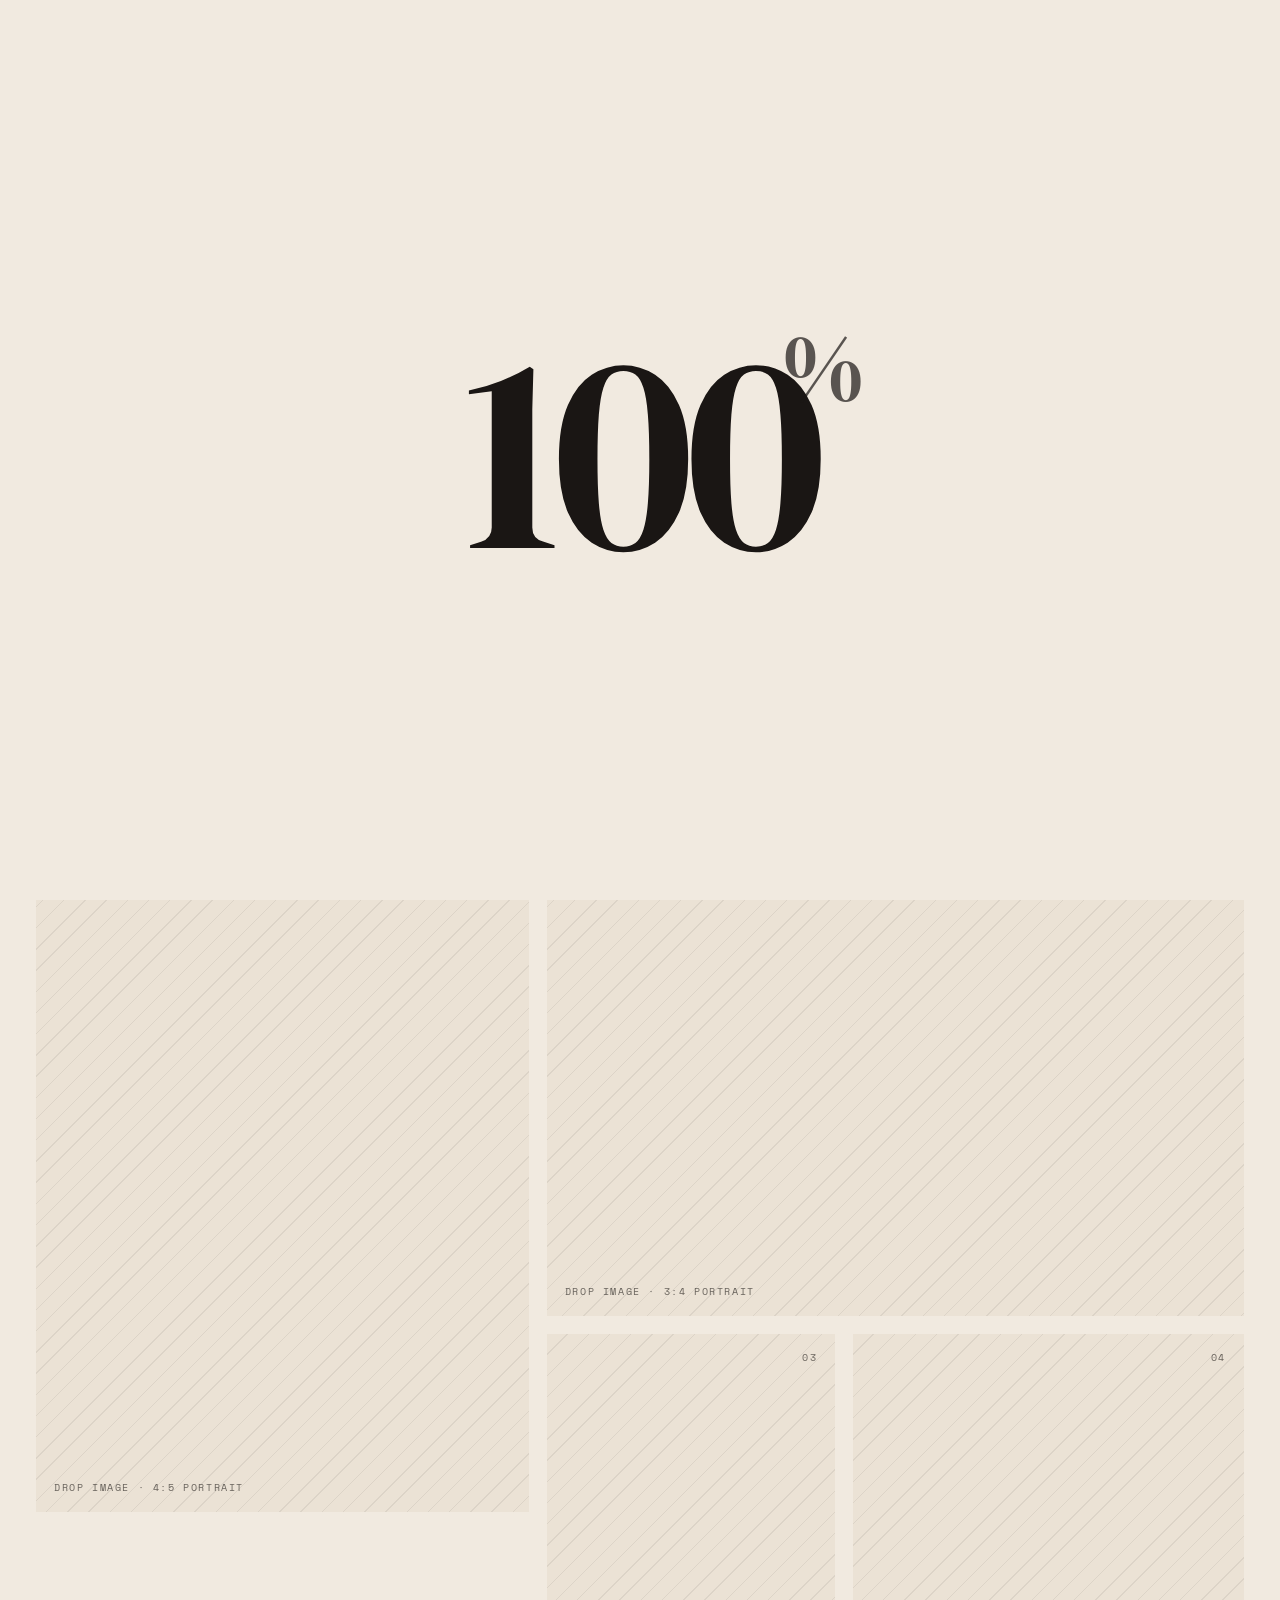
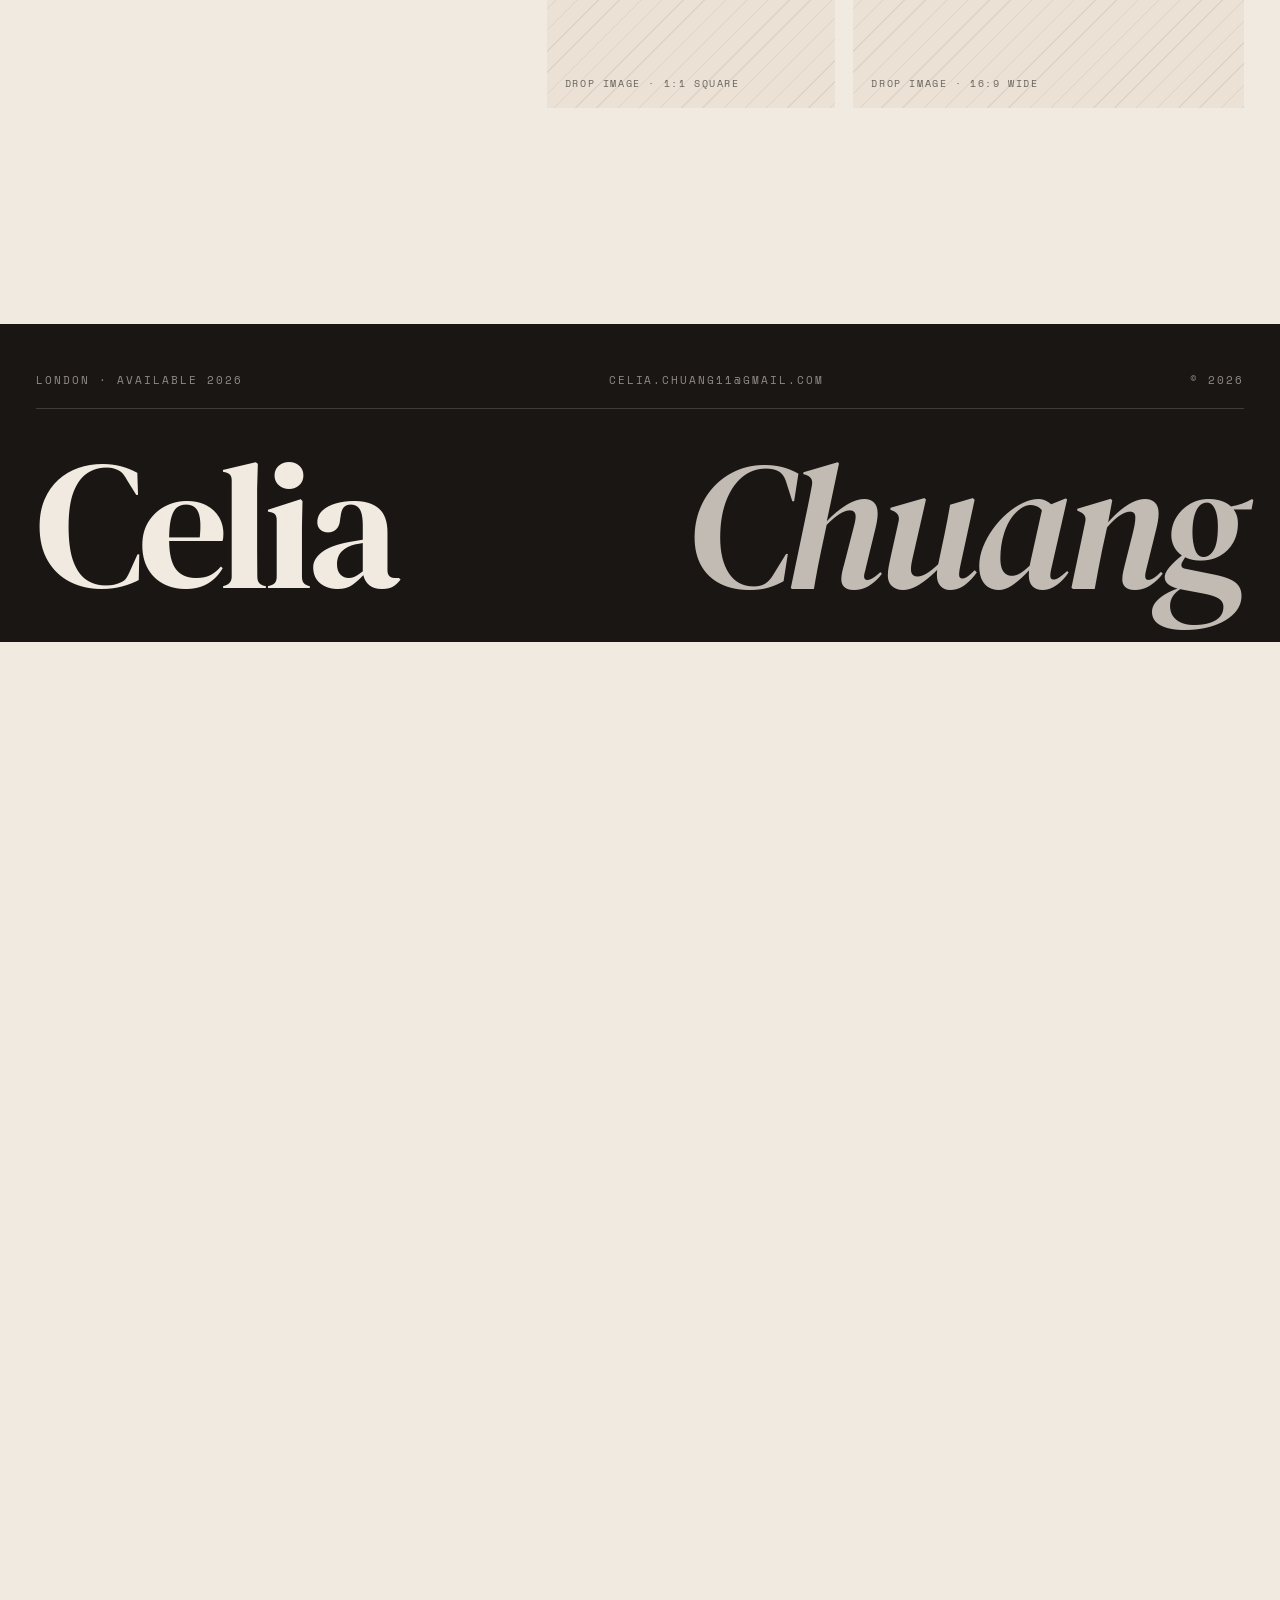
==== index.html @ dc42851f "Replace portfolio with Celia Chuang creative marketing design" ====
<!doctype html>
<html lang="en">
<head>
<meta charset="utf-8" />
<meta name="viewport" content="width=device-width,initial-scale=1" />
<title>Celia Chuang — Creative Marketing</title>
<link rel="preconnect" href="https://fonts.googleapis.com">
<link rel="preconnect" href="https://fonts.gstatic.com" crossorigin>
<link href="https://fonts.googleapis.com/css2?family=DM+Serif+Display:ital@0;1&family=Space+Mono:wght@400;700&display=swap" rel="stylesheet">
<style>
  :root{
    --bg:#f1eae0;
    --bg-soft:#ebe2d5;
    --line:rgba(26,22,20,0.18);
    --fg:#1a1614;             /* default = black mode */
    --fg-soft:rgba(26,22,20,0.62);
    --fg-faint:rgba(26,22,20,0.35);
    --ease:cubic-bezier(.7,.02,.18,1);
    --t-slow:900ms;
    --t-med:560ms;
    --t-fast:240ms;
  }
  /* ============ INTRO COUNTDOWN ============ */
  body.intro-locked{overflow:hidden}
  .intro{
    position:fixed;inset:0;z-index:200;background:var(--bg);color:var(--fg);
    transition:opacity 1s var(--ease), transform 1s var(--ease), clip-path 1.1s var(--ease);
    will-change:transform,opacity,clip-path;
    clip-path:inset(0 0 0 0);
  }
  .intro.out{
    pointer-events:none;
    clip-path:inset(0 0 100% 0);
    opacity:0.0;
  }
  .intro-center{position:absolute;inset:0;display:flex;align-items:center;justify-content:center}
  .intro-count{font-family:'DM Serif Display',serif;font-size:clamp(120px,22vw,360px);line-height:0.9;letter-spacing:-0.03em;color:var(--fg);font-feature-settings:"tnum";position:relative}
  .intro-count::after{
    content:"%";
    font-size:0.35em;
    position:absolute;top:0;right:-0.4em;
    opacity:0.7;
  }

  *{box-sizing:border-box;margin:0;padding:0}
  html[data-mode="dark"]{
    --bg:#1a1614;
    --bg-soft:#26211e;
    --line:rgba(241,234,224,0.18);
    --fg:#f1eae0;
    --fg-soft:rgba(241,234,224,0.62);
    --fg-faint:rgba(241,234,224,0.32);
  }
  html,body{background:var(--bg);color:var(--fg);transition:background var(--t-med) var(--ease), color var(--t-med) var(--ease)}
  body{
    font-family:'Space Mono',ui-monospace,monospace;
    font-size:13px;
    line-height:1.6;
    letter-spacing:0.01em;
    overflow-x:hidden;
    -webkit-font-smoothing:antialiased;
  }
  a{color:inherit;text-decoration:none}
  button{font:inherit;color:inherit;background:none;border:0;cursor:pointer}
  ::selection{background:var(--fg);color:var(--bg)}

  .serif{font-family:'DM Serif Display',serif;font-weight:400;letter-spacing:-0.01em;line-height:0.94}

  /* ============ FIXED CHROME ============ */
  .chrome{
    position:fixed;top:0;left:0;right:0;pointer-events:none;z-index:50;
    padding:28px 36px;
    display:flex;justify-content:space-between;align-items:center;gap:24px;
  }
  .chrome > *{pointer-events:auto}
  .mark{font-family:'DM Serif Display',serif;font-size:24px;letter-spacing:-0.01em;line-height:1}
  .mark a{display:inline-flex;align-items:center}
  .mark a:hover{font-style:italic;color:var(--fg-soft)}

  nav.primary{
    display:flex;gap:28px;align-items:center;
    font-size:11px;letter-spacing:0.18em;text-transform:uppercase;
  }
  nav.primary a{position:relative;padding:6px 2px;color:var(--fg-soft);transition:color var(--t-fast) var(--ease)}
  nav.primary a:hover{color:var(--fg)}
  nav.primary a.active{color:var(--fg)}
  nav.primary a.active::after{
    content:"";position:absolute;left:0;right:0;bottom:0;height:1px;background:var(--fg);
    animation:underline var(--t-med) var(--ease) both;
  }
  @keyframes underline{from{transform:scaleX(0);transform-origin:left}to{transform:scaleX(1);transform-origin:left}}

  .chrome-right{display:flex;align-items:center;gap:24px;font-size:11px;letter-spacing:0.18em;text-transform:uppercase}

  /* mode toggle (yan-liu inspired) */
  .mode-tog{
    width:38px;height:22px;border:1px solid var(--fg);border-radius:99px;
    position:relative;cursor:pointer;background:transparent;
    transition:background var(--t-med) var(--ease), border-color var(--t-med) var(--ease);
  }
  .mode-tog .knob{
    position:absolute;top:2px;left:2px;width:16px;height:16px;border-radius:99px;
    background:var(--fg);transition:transform var(--t-med) var(--ease), background var(--t-med) var(--ease);
  }
  html[data-mode="dark"] .mode-tog .knob{transform:translateX(16px)}
  .mode-tog::before,.mode-tog::after{
    content:"";position:absolute;top:50%;width:8px;height:8px;border-radius:99px;
    transform:translateY(-50%);transition:opacity var(--t-med) var(--ease);
  }
  .mode-tog::before{left:5px;background:transparent;border:1px solid var(--fg);opacity:0.5}
  .mode-tog::after{right:5px;background:transparent;border:1px solid var(--fg);box-shadow:inset -3px 0 0 var(--fg);opacity:0.5}

  /* ============ VIEW SHELL ============ */
  main{min-height:100vh;position:relative}
  .view{
    position:absolute;inset:0;width:100%;
    opacity:0;pointer-events:none;
    transform:translateY(14px);
    transition:opacity var(--t-med) var(--ease), transform var(--t-med) var(--ease);
  }
  .view.is-active{position:relative;opacity:1;transform:none;pointer-events:auto}

  /* ============ HOME ============ */
  .home{
    min-height:100vh;
    display:grid;grid-template-rows:1fr auto;
    padding:0 36px 36px;
  }
  .home-hero{
    display:grid;grid-template-columns:1fr 1fr;align-items:end;
    padding-top:140px;
    max-width:1500px;margin:0 auto;width:100%;
    min-height:78vh;
    gap:0;
  }
  .home-hero .left{align-self:start}
  .home-hero .right{align-self:end;text-align:right;margin-top:-0.08em}
  .home-eyebrow{
    font-size:11px;letter-spacing:0.24em;text-transform:uppercase;color:var(--fg-soft);
    display:flex;align-items:center;gap:14px;margin-bottom:36px;
  }
  .home-eyebrow .bar{width:48px;height:1px;background:var(--fg)}
  .home-name{
    font-size:clamp(72px,17vw,260px);
    letter-spacing:-0.03em;
  }
  .home-name.letter-slide {
    display: inline-flex;
    flex-wrap: wrap;
    line-height: 1;
  }
  .home-name.letter-slide span {
    display: inline-block;
    opacity: 0;
    transform: translateY(1.2em);
    animation: letterSlideUp 0.8s var(--ease) forwards;
  }
  .home-name.letter-slide span:nth-child(1) { animation-delay: 0s; }
  .home-name.letter-slide span:nth-child(2) { animation-delay: 0.08s; }
  .home-name.letter-slide span:nth-child(3) { animation-delay: 0.16s; }
  .home-name.letter-slide span:nth-child(4) { animation-delay: 0.24s; }
  .home-name.letter-slide span:nth-child(5) { animation-delay: 0.32s; }
  .home-name.letter-slide span:nth-child(6) { animation-delay: 0.4s; }
  .home-name.letter-slide span:nth-child(7) { animation-delay: 0.48s; }
  @keyframes letterSlideUp {
    from {
      opacity: 0;
      transform: translateY(1.2em);
    }
    to {
      opacity: 1;
      transform: translateY(0);
    }
  }
  .home-name.it{font-style:italic;color:var(--fg)}
  .home-sub{margin-top:32px;max-width:38ch;color:var(--fg-soft)}
  .home-cta{justify-self:end;display:flex;gap:14px}
  .btn{
    display:inline-flex;align-items:center;gap:10px;
    border:1px solid var(--fg);border-radius:99px;
    padding:14px 22px;font-size:11px;letter-spacing:0.2em;text-transform:uppercase;
    transition:background var(--t-fast) var(--ease), color var(--t-fast) var(--ease), border-color var(--t-med) var(--ease);
  }
  .btn:hover{background:var(--fg);color:var(--bg)}
  .btn .arrow{display:inline-block;transition:transform var(--t-fast) var(--ease)}
  .btn:hover .arrow{transform:translateX(4px)}
  /* Gallery (home) */
  .gallery{padding:60px 0 100px;max-width:1500px;margin:0 auto;width:100%}
  .gallery-head{
    display:flex;justify-content:space-between;align-items:baseline;margin-bottom:32px;font-size:11px;letter-spacing:0.18em;text-transform:uppercase;color:var(--fg-soft);
  }
  .gallery-head .label:first-child{font-family:'DM Serif Display',serif;font-size:clamp(40px,5vw,72px);letter-spacing:-0.01em;line-height:1;text-transform:none;color:var(--fg);margin-bottom:0}
  .gallery-grid{display:grid;grid-template-columns:repeat(12,1fr);grid-auto-rows:80px;gap:18px}
  .g-tile{position:relative;overflow:hidden;display:block;cursor:pointer}
  .g-tile img{width:100%;height:100%;object-fit:cover}
  .g-tile::after{content:"";position:absolute;inset:0;background:var(--fg);opacity:0;transition:opacity var(--t-med) var(--ease)}
  .g-tile:hover::after{opacity:0.04}
  .g-tile.g-1{grid-column:1 / span 5;grid-row:span 7}
  .g-tile.g-2{grid-column:6 / span 7;grid-row:span 5}
  .g-tile.g-3{grid-column:6 / span 3;grid-row:span 4}
  .g-tile.g-4{grid-column:9 / span 4;grid-row:span 4}
  @media (max-width:780px){
    .gallery-grid{grid-template-columns:1fr;grid-auto-rows:60vh}
    .g-tile.g-1,.g-tile.g-2,.g-tile.g-3,.g-tile.g-4{grid-column:1 / -1;grid-row:span 1}
  }

  /* ============ WORK ============ */
  .work{padding:120px 36px 100px;max-width:100%;margin:0}
  .section-head{display:flex;justify-content:space-between;align-items:baseline;margin-bottom:60px;max-width:1400px;margin-left:auto;margin-right:auto}
  .section-head h2{font-size:clamp(40px,5vw,72px);text-transform:none;flex:1}
  .section-head .meta{font-size:11px;letter-spacing:0.18em;color:var(--fg-soft)}

  .work-stack{display:grid;grid-template-columns:repeat(2,1fr);gap:24px;max-width:1400px;margin:0 auto}
  .work-card{position:relative;display:block;cursor:pointer;aspect-ratio:3/4;overflow:hidden;background:var(--bg-soft)}
  .work-card .frame{position:relative;width:100%;height:100%;overflow:hidden}
  .work-card .frame .inner{position:absolute;inset:0;transition:transform 1.2s var(--ease);will-change:transform}
  .work-card:hover .frame .inner{transform:scale(1.05)}
  .work-card .overlay{
    position:absolute;inset:0;background:rgba(26,22,20,0.88);opacity:0;z-index:2;
    transition:opacity var(--t-med) var(--ease);display:flex;flex-direction:column;justify-content:flex-end;padding:28px;
  }
  html[data-mode="dark"] .work-card .overlay{background:rgba(241,234,224,0.88)}
  .work-card:hover .overlay{opacity:1}
  .work-card .overlay .title{
    font-family:'DM Serif Display',serif;font-size:clamp(22px,3.2vw,48px);line-height:1.05;letter-spacing:-0.01em;
    color:var(--bg);margin-bottom:12px;
  }
  html[data-mode="dark"] .work-card .overlay .title{color:var(--bg-soft)}
  .work-card .overlay .cat{
    font-size:10px;letter-spacing:0.16em;text-transform:uppercase;
    color:rgba(var(--bg),0.65);
  }
  @media (max-width:900px){
    .work-stack{grid-template-columns:1fr}
  }

  /* cursor preview */  /* cursor preview */
  .preview{
    position:fixed;pointer-events:none;z-index:30;
    width:340px;height:440px;
    transform:translate(-50%,-50%) scale(0.9);
    opacity:0;transition:opacity var(--t-fast) var(--ease), transform var(--t-fast) var(--ease);
    overflow:hidden;
  }
  .preview.show{opacity:1;transform:translate(-50%,-50%) scale(1)}
  .preview .slot{width:100%;height:100%;background:var(--bg-soft);position:relative}

  /* ============ PROJECT ============ */
  .project{padding:120px 36px 80px;max-width:1500px;margin:0 auto}
  .pj-back{display:none}
  .pj-head{display:grid;grid-template-columns:1fr auto;gap:48px;align-items:end;border-bottom:1px solid var(--line);padding-bottom:32px;margin-bottom:0}
  .pj-head .num{font-size:11px;letter-spacing:0.22em;text-transform:uppercase;color:var(--fg-soft);margin-bottom:18px}
  .pj-title{font-size:clamp(56px,11vw,180px);letter-spacing:-0.025em}
  .pj-meta{display:grid;grid-template-columns:auto auto;gap:14px 48px;font-size:11px;letter-spacing:0.16em;text-transform:uppercase}
  .pj-meta dt{color:var(--fg-soft)}
  .pj-meta dd{color:var(--fg)}

  .pj-hero{
    margin-top:48px;height:72vh;min-height:520px;
    background:var(--bg-soft);position:relative;overflow:hidden;
  }

  .pj-section{padding:80px 0;display:grid;grid-template-columns:1fr 1fr;gap:48px}
  .pj-section .label{font-size:11px;letter-spacing:0.22em;text-transform:uppercase;color:var(--fg-soft);margin-bottom:18px}
  .pj-section h3{font-family:'DM Serif Display',serif;font-size:clamp(28px,3.2vw,48px);line-height:1.05;letter-spacing:-0.01em;max-width:18ch}
  .pj-section .body{font-size:13px;line-height:1.85;color:var(--fg-soft);max-width:46ch}
  .pj-section .body p+p{margin-top:1em}

  .pj-grid{display:grid;gap:24px;margin:24px 0}
  .pj-grid.g-2{grid-template-columns:1fr 1fr}
  .pj-grid.g-12{grid-template-columns:1fr 2fr}
  .pj-grid.g-21{grid-template-columns:2fr 1fr}
  .pj-tile{background:var(--bg-soft);position:relative;overflow:hidden}
  .pj-tile.h-sm{height:48vh;min-height:380px}
  .pj-tile.h-md{height:64vh;min-height:480px}
  .pj-tile.h-lg{height:84vh;min-height:600px}

  .pj-quote{padding:120px 0;text-align:center;border-top:1px solid var(--line);border-bottom:1px solid var(--line)}
  .pj-quote q{font-family:'DM Serif Display',serif;font-size:clamp(32px,4.4vw,68px);line-height:1.1;letter-spacing:-0.01em;display:block;max-width:18ch;margin:0 auto;quotes:none}
  .pj-quote q::before,.pj-quote q::after{content:""}
  .pj-quote .by{font-size:11px;letter-spacing:0.22em;text-transform:uppercase;color:var(--fg-soft);margin-top:32px;display:block}

  .pj-next{display:grid;grid-template-columns:auto 1fr auto;gap:32px;align-items:end;padding:80px 0 0;border-top:1px solid var(--line);margin-top:48px}
  .pj-next .label{font-size:11px;letter-spacing:0.22em;text-transform:uppercase;color:var(--fg-soft)}
  .pj-next a{font-family:'DM Serif Display',serif;font-size:clamp(40px,7vw,120px);line-height:1;letter-spacing:-0.02em}
  .pj-next a:hover{font-style:italic;color:var(--fg-soft)}
  .pj-next .arr{font-size:24px}

  /* reveal on scroll */
  .reveal{opacity:0;transform:translateY(28px) scale(0.992);filter:blur(4px);transition:opacity var(--t-slow) var(--ease), transform var(--t-slow) var(--ease), filter var(--t-slow) var(--ease)}
  .reveal.in{opacity:1;transform:none;filter:none}

  /* ============ ABOUT ============ */
  .about{padding:140px 36px 80px;max-width:1500px;margin:0 auto}
  .ab-hero{display:grid;grid-template-columns:1fr 1fr;gap:64px;align-items:end;margin-bottom:80px}
  .ab-hero h1{font-size:clamp(56px,9vw,160px);letter-spacing:-0.025em}
  .ab-hero .lede{font-size:14px;line-height:1.7;color:var(--fg);max-width:42ch}
  .ab-hero .lede em{font-family:'DM Serif Display',serif;font-style:italic;font-size:1.15em}

  .ab-portrait{height:88vh;min-height:640px;background:var(--bg-soft);position:relative;overflow:hidden;margin-bottom:80px}

  .ab-section{display:grid;grid-template-columns:280px 1fr;gap:48px;padding:60px 0;border-top:1px solid var(--line)}
  .ab-section .label{font-size:11px;letter-spacing:0.22em;text-transform:uppercase;color:var(--fg-soft)}
  .ab-section h3{font-family:'DM Serif Display',serif;font-size:clamp(24px,2.4vw,36px);line-height:1.2;margin-bottom:18px;letter-spacing:-0.01em}
  .ab-section p{font-size:14px;line-height:1.85;color:var(--fg-soft);max-width:62ch}
  .ab-section p+p{margin-top:1em}
  .ab-list{display:grid;grid-template-columns:1fr 1fr;gap:8px 32px}
  .ab-list .row{display:grid;grid-template-columns:80px 1fr;gap:18px;padding:14px 0;border-bottom:1px solid var(--line);font-size:12px;letter-spacing:0.04em}
  .ab-list .row .yr{color:var(--fg-soft)}
  .ab-list .row .what{color:var(--fg)}

  /* ============ CONTACT ============ */
  .contact{min-height:100vh;display:flex;align-items:center;justify-content:center;padding:140px 36px 80px;text-align:center;position:relative}
  .contact .label{font-size:11px;letter-spacing:0.24em;text-transform:uppercase;color:var(--fg-soft);margin-bottom:32px}
  .contact h1{font-size:clamp(40px,6vw,96px);letter-spacing:-0.02em;line-height:1.05;max-width:14ch;margin:0 auto 48px}
  .contact h1 em{font-style:italic;color:var(--fg-soft)}
  .contact .mail{
    font-family:'DM Serif Display',serif;
    font-size:clamp(36px,7vw,108px);
    letter-spacing:-0.02em;
    display:inline-block;position:relative;line-height:1;
  }
  .contact .mail::after{content:"";position:absolute;left:0;right:0;bottom:6%;height:2px;background:var(--fg);transform:scaleX(0);transform-origin:left;transition:transform var(--t-med) var(--ease)}
  .contact .mail:hover::after{transform:scaleX(1)}
  .contact .mail:hover{font-style:italic}
  .contact .also{margin-top:64px;display:flex;gap:32px;justify-content:center;font-size:11px;letter-spacing:0.18em;text-transform:uppercase}
  .contact .also a{color:var(--fg-soft)}
  .contact .also a:hover{color:var(--fg)}

  /* footer */
  footer.foot{
    background:#1a1614;color:#f1eae0;
    margin:80px 0 0;padding:48px 36px 36px;
    position:relative;overflow:hidden;
  }
  footer.foot .foot-meta{
    display:flex;justify-content:space-between;font-size:11px;letter-spacing:0.18em;text-transform:uppercase;
    color:rgba(241,234,224,0.55);padding-bottom:18px;border-bottom:1px solid rgba(241,234,224,0.18);
  }
  footer.foot .foot-meta a:hover{color:#f1eae0}
  footer.foot .foot-name{
    font-family:'DM Serif Display',serif;
    font-size:clamp(60px,14vw,200px);
    line-height:0.9;letter-spacing:-0.035em;
    padding:36px 0 0;display:flex;justify-content:space-between;align-items:end;
    white-space:nowrap;gap:1em;
  }
  footer.foot .foot-name .it{font-style:italic;color:rgba(241,234,224,0.78)}

  /* placeholder texture */
  .ph{
    --c: rgba(26,22,20,0.07);
    background-color:var(--bg-soft);
    background-image:
      repeating-linear-gradient(135deg, transparent 0 14px, var(--c) 14px 15px);
    color:var(--fg-faint);
  }
  html[data-theme="red"] .ph{--c:rgba(163,29,34,0.10)}
  .ph .ph-tag{
    position:absolute;left:18px;bottom:16px;
    font-family:'Space Mono',monospace;font-size:10px;letter-spacing:0.16em;text-transform:uppercase;
    color:var(--fg-soft);
  }
  .ph .ph-num{
    position:absolute;right:18px;top:16px;
    font-family:'Space Mono',monospace;font-size:10px;letter-spacing:0.16em;color:var(--fg-soft);
  }

  /* small screens */
  @media (max-width:780px){
    .chrome{padding:18px 18px;grid-template-columns:1fr auto;}
    nav.primary{display:none}
    .home{padding:0 18px 18px}
    .home-sub{grid-template-columns:1fr;gap:24px}
    .home-cta{justify-self:start}
    .home-foot{grid-template-columns:1fr}
    .home-foot .center,.home-foot .right{text-align:left}
    .work,.project,.about,.contact{padding-left:18px;padding-right:18px}
    .work-row{grid-template-columns:32px 1fr auto;gap:14px}
    .work-row .cat,.work-row .yr{display:none}
    .section-head{grid-template-columns:1fr;gap:14px}
    .pj-head{grid-template-columns:1fr}
    .pj-section{grid-template-columns:1fr;gap:18px}
    .pj-grid.g-2,.pj-grid.g-12,.pj-grid.g-21{grid-template-columns:1fr}
    .ab-hero{grid-template-columns:1fr;gap:32px}
    .ab-section{grid-template-columns:1fr;gap:18px}
    .ab-list{grid-template-columns:1fr}
    .preview{display:none}
    footer.foot{grid-template-columns:1fr;text-align:left}
    footer.foot .center,footer.foot .right{text-align:left}
  }
</style>
<template id="__bundler_thumbnail" data-bg-color="#f1eae0">
  <svg viewBox="0 0 1200 800" xmlns="http://www.w3.org/2000/svg">
    <rect width="1200" height="800" fill="#f1eae0"/>
    <text x="600" y="350" font-family="DM Serif Display, serif" font-size="240" letter-spacing="-8" text-anchor="middle" fill="#1a1614">CC</text>
    <text x="600" y="450" font-family="Space Mono, monospace" font-size="24" letter-spacing="3" text-anchor="middle" fill="#1a1614" opacity="0.6">CREATIVE PORTFOLIO</text>
  </svg>
</template>
</head>
<body>

<!-- Fixed top chrome -->
<div class="chrome" data-screen-label="Chrome">
  <div class="mark"><a href="#/" aria-label="Home">Celia.C</a></div>
  <div class="chrome-right">
    <nav class="primary" id="nav">
      <a href="#/work" data-route="work">Work</a>
      <a href="#/about" data-route="about">About</a>

    </nav>
    <button class="mode-tog" id="modeTog" aria-label="Toggle light / dark mode"><span class="knob"></span></button>
  </div>
</div>

<!-- Intro / countdown overlay -->
<div class="intro" id="intro" aria-hidden="false">
  <div class="intro-center">
    <span class="intro-count" id="introCount">000</span>
  </div>
</div>

<!-- Hover preview thumb (work list) -->
<div class="preview" id="preview" aria-hidden="true">
  <div class="slot ph" id="previewSlot"><span class="ph-tag" id="previewTag">project image</span></div>
</div>

<main id="main">

  <!-- ============ HOME ============ -->
  <section class="view home" data-view="home" data-screen-label="01 Home">
    <div class="home-hero">
      <div class="left">
        <h1 class="serif home-name">Celia</h1>
        <p class="home-sub">Creative entry-level marketing professional based in London. Working at the intersection of brand, retail and editorial — building stories that make objects feel inevitable.</p>
      </div>
      <div class="right">
        <h1 class="serif home-name it" style="padding: 0px">Chuang</h1>
      </div>
    </div>

    <section class="gallery" data-screen-label="Gallery">
      <div class="gallery-head">
        <span class="label" style="font-size: 50px">Gallery</span>
        <span class="label muted">
</span>
      </div>
      <div class="gallery-grid">
        <a href="#/project/henig-diamonds" class="g-tile g-1 ph reveal"><span class="ph-num">01</span><span class="ph-tag">drop image · 4:5 portrait</span></a>
        <a href="#/project/loewe-selfridges" class="g-tile g-2 ph reveal"><span class="ph-num">02</span><span class="ph-tag">drop image · 3:4 portrait</span></a>
        <a href="#/project/par-excellence" class="g-tile g-3 ph reveal"><span class="ph-num">03</span><span class="ph-tag">drop image · 1:1 square</span></a>
        <a href="#/project/sindiso-khumalo" class="g-tile g-4 ph reveal"><span class="ph-num">04</span><span class="ph-tag">drop image · 16:9 wide</span></a>
      </div>
    </section>
  </section>

  <!-- ============ WORK ============ -->
  <section class="view work" data-view="work" data-screen-label="02 Work">
    <div class="section-head">
      <div class="label">Index — 05</div>
      <h2 class="serif" style="font-size: 100px">Work</h2>
      <div class="meta">2023 — 2025</div>
    </div>

    <div class="work-stack" id="workList">
      <!-- cards injected by JS so project page <-> list stays in sync -->
    </div>
  </section>

  <!-- ============ PROJECT (template - filled by JS) ============ -->
  <section class="view project" data-view="project" data-screen-label="03 Project">


    <div class="pj-head">
      <div>
        <div class="num" id="pjNum">Project — 01 / 05</div>
        <h1 class="serif pj-title" id="pjTitle">Project Title</h1>
      </div>
      <dl class="pj-meta" id="pjMeta"></dl>
    </div>

    <div class="pj-hero ph reveal" id="pjHero">
      <span class="ph-num">01</span>
      <span class="ph-tag" id="pjHeroTag">hero image</span>
    </div>

    <div class="pj-section reveal">
      <div>
        <div class="label">Overview</div>
        <h3 id="pjSubtitle">A short, evocative subtitle for this project.</h3>
      </div>
      <div class="body" id="pjOverview"></div>
    </div>

    <div class="pj-grid g-2 reveal">
      <div class="pj-tile h-md ph"><span class="ph-num">02</span><span class="ph-tag">campaign still</span></div>
      <div class="pj-tile h-md ph"><span class="ph-num">03</span><span class="ph-tag">detail / texture</span></div>
    </div>

    <div class="pj-grid g-12 reveal">
      <div class="pj-tile h-sm ph"><span class="ph-num">04</span><span class="ph-tag">type lockup</span></div>
      <div class="pj-tile h-md ph"><span class="ph-num">05</span><span class="ph-tag">in-store / window</span></div>
    </div>

    <div class="pj-section reveal">
      <div>
        <div class="label">Approach</div>
        <h3>The thinking behind the work.</h3>
      </div>
      <div class="body" id="pjApproach"></div>
    </div>

    <div class="pj-tile h-lg ph reveal" style="margin:24px 0">
      <span class="ph-num">06</span><span class="ph-tag">full-bleed editorial</span>
    </div>

    <div class="pj-grid g-21 reveal">
      <div class="pj-tile h-md ph"><span class="ph-num">07</span><span class="ph-tag">collateral spread</span></div>
      <div class="pj-tile h-sm ph"><span class="ph-num">08</span><span class="ph-tag">behind the scenes</span></div>
    </div>

    <div class="pj-quote reveal">
      <q id="pjQuote">A pop-up should feel like a chapter, not a transaction — inviting, considered, and impossible to walk past.</q>
      <span class="by">— working note</span>
    </div>

    <div class="pj-next">
      <div class="label">Next</div>
      <a id="pjNext" href="#/project/jeunesse">Jeunesse</a>
      <span class="arr">↗</span>
    </div>
  </section>

  <!-- ============ ABOUT ============ -->
  <section class="view about" data-view="about" data-screen-label="04 About">
    <div class="ab-hero">
      <h1 class="serif">A note <em style="font-style:italic;color:var(--fg-soft)">on me</em>.</h1>
      <p class="lede">I'm Celia — a creative marketer learning by doing, currently based in <em>London</em>. I gravitate toward brands where the product, the story and the room it lives in are all asked to do the same heavy lifting.</p>
    </div>

    <div class="ab-portrait ph">
      <span class="ph-num">PORTRAIT</span>
      <span class="ph-tag">drop a 3:4 portrait here · approx. 1200 × 1600</span>
    </div>

    <div class="ab-section">
      <div class="label">01 — Practice</div>
      <div>
        <h3>Marketing as composition.</h3>
        <p>I think of campaigns the way an editor thinks of a magazine: a sequence of pages, each pulling its weight, each leaving a residue. My favourite briefs are the ones that ask for clarity first and cleverness second.</p>
        <p>Most recently I've been working across luxury retail, jewellery and emerging fashion — translating brand worlds into windows, pop-ups and the small printed things people pocket on the way out.</p>
      </div>
    </div>

    <div class="ab-section">
      <div class="label">02 — Currently</div>
      <div>
        <h3>What I'm into right now.</h3>
        <p>Reading: trade press from the 1960s. Watching: how independent designers handle their own retail moments. Thinking about: the difference between a brand that has a tone and a brand that has a temperature.</p>
      </div>
    </div>

    <div class="ab-section">
      <div class="label">03 — Selected</div>
      <div class="ab-list">
        <div class="row"><span class="yr">2025</span><span class="what">Loewe × Selfridges — Pop-up</span></div>
        <div class="row"><span class="yr">2025</span><span class="what">Henig Diamonds — Brand</span></div>
        <div class="row"><span class="yr">2024</span><span class="what">Par Excellence — Editorial</span></div>
        <div class="row"><span class="yr">2024</span><span class="what">Sindiso Khumalo — Campaign</span></div>
        <div class="row"><span class="yr">2023</span><span class="what">JEUNESSE — Identity</span></div>
        <div class="row"><span class="yr">—</span><span class="what">Available for select 2026 work</span></div>
      </div>
    </div>

    <div class="ab-section">
      <div class="label">04 — Contact</div>
      <div>
        <h3>The fastest way to reach me is email.</h3>
        <p>For commissioned work, collaborations or a quiet hello — <a href="mailto:celia.chuang11@gmail.com" style="border-bottom:1px solid var(--fg)">celia.chuang11@gmail.com</a>. I reply within a couple of working days.</p>
      </div>
    </div>
  </section>



</main>

<footer class="foot">
  <div class="foot-meta">
    <span>London · Available 2026</span>
    <a href="mailto:celia.chuang11@gmail.com">celia.chuang11@gmail.com</a>
    <span>© 2026</span>
  </div>
  <div class="foot-name"><span>Celia</span><span class="it">Chuang</span></div>
</footer>

<script>
/* ======== DATA ======== */
const PROJECTS = [
  {
    slug:'henig-diamonds',
    title:'Henig Diamonds',
    cat:'Brand · Retail',
    year:'2025',
    role:'Marketing Lead',
    type:'Independent jewellery house',
    location:'Mayfair, London',
    subtitle:'A quieter language for a 100-year-old jeweller, rebuilt for a generation that finds heritage on a phone.',
    overview:[
      'Henig is a fourth-generation diamond house. The work was about translating a century of cabinet-and-key trust into a digital surface that didn\'t lose the room.',
      'We rebuilt the brand voice around a single idea: every stone is already a story. The client\'s job is not to add to it — only to set it down carefully.'
    ],
    approach:[
      'Long-form campaign captions, hand-set in DM-Serif italics; product photography pulled to high contrast; and a slow, almost reverential cadence across socials. Less is the strategy.'
    ],
    quote:'A diamond is the only object that asks to be looked at twice.',
    nextSlug:'jeunesse'
  },
  {
    slug:'jeunesse',
    title:'Jeunesse',
    cat:'Identity · Editorial',
    year:'2024',
    role:'Brand & Marketing',
    type:'Skincare for the in-between years',
    location:'Paris / London',
    subtitle:'A skincare line that treats youth as a tense, not a category — and packaging that reads like a love letter to soft mornings.',
    overview:[
      'Jeunesse launched into a market obsessed with anti-anything. We argued for a different shelf: products that meet skin where it is, photographed in window-light, written about in second person.',
      'The identity sits on two typefaces and one warm white — a system small enough to be carried by anyone on the team without dilution.'
    ],
    approach:[
      'Each SKU got a one-page editorial — half product spec, half short story. The pages collect into a quarterly print mailer that customers actually keep.'
    ],
    quote:'Youth is a tense, not a category.',
    nextSlug:'par-excellence'
  },
  {
    slug:'par-excellence',
    title:'Par Excellence',
    cat:'Editorial · Campaign',
    year:'2024',
    role:'Creative Lead',
    type:'Capsule editorial',
    location:'London',
    subtitle:'A six-page capsule for an emerging atelier, built around the small rituals of dressing for nothing in particular.',
    overview:[
      'Par Excellence wanted a campaign without a campaign\'s usual machinery. We treated it as an editorial project: a stylist, a writer, a photographer, a single weekend, one studio.',
      'The result is a folded broadsheet that lives in stockists, plus a digital spread that reads as one long scroll instead of a carousel.'
    ],
    approach:[
      'Set the writing first; let the images answer it. Captions in Space Mono so the page never lets you forget it\'s a working document.'
    ],
    quote:'Dress for nothing in particular. The day will catch up.',
    nextSlug:'loewe-selfridges'
  },
  {
    slug:'loewe-selfridges',
    title:'Loewe × Selfridges',
    cat:'Retail · Pop-up',
    year:'2025',
    role:'Retail Marketing Asst.',
    type:'In-store activation',
    location:'Selfridges, London',
    subtitle:'A two-week pop-up built around a single thesis: a window should feel like a chapter, not a transaction.',
    overview:[
      'The activation lived in a corner of the corner ground floor. Constraints: small footprint, large foot-traffic, very particular brand world.',
      'We treated the room as an editorial spread — a single object held against a single coloured wall, captioned as if for a museum, mirrored by an in-app guide.'
    ],
    approach:[
      'Print-first thinking, executed retail-first. The take-home was a folded card the size of a passport, designed to be kept.'
    ],
    quote:'A pop-up should feel like a chapter, not a transaction.',
    nextSlug:'sindiso-khumalo'
  },
  {
    slug:'sindiso-khumalo',
    title:'Sindiso Khumalo',
    cat:'Campaign · Brand',
    year:'2024',
    role:'Brand Marketing',
    type:'SS25 campaign launch',
    location:'London / Cape Town',
    subtitle:'A seasonal launch told as a postcard exchange between two cities — print-led, digital-second, deliberately unhurried.',
    overview:[
      'Sindiso\'s practice is rooted in research: archives, textiles, women\'s histories. The campaign work needed to honour that without lecturing.',
      'We built a slow-release campaign — one image, one short piece of writing, every Sunday for six weeks. The brand grew its mailing list by 38% without a single discount line.'
    ],
    approach:[
      'A six-week newsletter as the campaign\'s spine. Social was supplementary. The press release came last, not first.'
    ],
    quote:'The archive is a place you visit slowly, on purpose.',
    nextSlug:'henig-diamonds'
  }
];

/* ======== WORK LIST ======== */
const workList = document.getElementById('workList');
PROJECTS.forEach((p, i) => {
  const card = document.createElement('a');
  card.className = 'work-card';
  card.href = '#/project/' + p.slug;
  card.dataset.slug = p.slug;
  card.innerHTML = '<div class="frame ph"><div class="inner ph"></div><span class="ph-num">' + String(i+1).padStart(2,'0') + '</span><span class="ph-tag">' + p.title.toLowerCase() + ' · cover</span></div><div class="overlay"><div class="title serif">' + p.title + '</div><span class="cat">' + p.cat + '</span></div>';
  workList.appendChild(card);
});

/* ======== HOVER PREVIEW ======== */
const preview = document.getElementById('preview');
const previewTag = document.getElementById('previewTag');
let pvX = innerWidth/2, pvY = innerHeight/2, tx = pvX, ty = pvY;
addEventListener('mousemove', e => { tx = e.clientX; ty = e.clientY; });
function tick(){
  pvX += (tx - pvX) * 0.18;
  pvY += (ty - pvY) * 0.18;
  preview.style.left = pvX + 'px';
  preview.style.top  = pvY + 'px';
  requestAnimationFrame(tick);
}
tick();

// (preview retained but unused on new card layout)
preview.style.display = 'none';

/* ======== ROUTING ======== */
const views = document.querySelectorAll('.view');
const navLinks = document.querySelectorAll('nav.primary a');

function setView(name){
  views.forEach(v => v.classList.toggle('is-active', v.dataset.view === name));
  navLinks.forEach(a => a.classList.toggle('active', a.dataset.route === name));
  window.scrollTo({top:0, behavior:'instant'});
  // re-init reveals for the new view
  setTimeout(initReveals, 30);
}

function fillProject(slug){
  const idx = PROJECTS.findIndex(p=>p.slug===slug);
  if(idx < 0) return false;
  const p = PROJECTS[idx];
  document.getElementById('pjNum').textContent = `Project — ${String(idx+1).padStart(2,'0')} / ${String(PROJECTS.length).padStart(2,'0')}`;
  document.getElementById('pjTitle').textContent = p.title;
  document.getElementById('pjSubtitle').textContent = p.subtitle;
  document.getElementById('pjHeroTag').textContent = `${p.title.toLowerCase()} · hero image`;
  document.getElementById('pjQuote').textContent = p.quote;

  const meta = document.getElementById('pjMeta');
  meta.innerHTML = `
    <dt>Role</dt><dd>${p.role}</dd>
    <dt>Type</dt><dd>${p.type}</dd>
    <dt>Year</dt><dd>${p.year}</dd>
    <dt>Place</dt><dd>${p.location}</dd>
  `;
  document.getElementById('pjOverview').innerHTML = p.overview.map(t=>`<p>${t}</p>`).join('');
  document.getElementById('pjApproach').innerHTML = p.approach.map(t=>`<p>${t}</p>`).join('');
  const next = PROJECTS.find(x=>x.slug===p.nextSlug) || PROJECTS[0];
  const nextLink = document.getElementById('pjNext');
  nextLink.textContent = next.title;
  nextLink.href = `#/project/${next.slug}`;
  return true;
}

function route(){
  const hash = location.hash || '#/';
  if(hash.startsWith('#/project/')){
    const slug = hash.replace('#/project/','');
    const ok = fillProject(slug);
    if(!ok){ location.hash = '#/work'; return; }
    setView('project');
    return;
  }
  if(hash === '#/work'){ setView('work'); return; }
  if(hash === '#/about'){ setView('about'); return; }
  if(hash === '#/contact'){ location.href = 'mailto:celia.chuang11@gmail.com'; return; }
  setView('home');
}
addEventListener('hashchange', route);
route();

/* ======== SCROLL REVEAL ======== */
let io;
function initReveals(){
  if(io) io.disconnect();
  io = new IntersectionObserver(entries => {
    entries.forEach(e => { if(e.isIntersecting){ e.target.classList.add('in'); io.unobserve(e.target); }});
  }, {rootMargin:'-8% 0px -8% 0px'});
  document.querySelectorAll('.view.is-active .reveal').forEach(el => io.observe(el));
}

/* ======== MODE TOGGLE (light / dark) ======== */
(function(){
  const tog = document.getElementById('modeTog');
  function set(mode){
    document.documentElement.setAttribute('data-mode', mode);
    try{ localStorage.setItem('cc.mode', mode); }catch(e){}
  }
  set(localStorage.getItem('cc.mode') || 'light');
  tog.addEventListener('click', () => {
    set(document.documentElement.getAttribute('data-mode') === 'dark' ? 'light' : 'dark');
  });
})();

/* ======== INTRO COUNTDOWN ======== */
(function(){
  const intro = document.getElementById('intro');
  const count = document.getElementById('introCount');
  if(sessionStorage.getItem('cc.intro') === '1'){ intro.remove(); return; }

  document.body.classList.add('intro-locked');
  const total = 100;
  const dur = 2400;
  const start = performance.now();
  function step(now){
    const p = Math.min(1, (now - start) / dur);
    const eased = 1 - Math.pow(1 - p, 1.6);
    const n = Math.floor(eased * total);
    count.textContent = String(n).padStart(3, '0');
    if(p < 1){ requestAnimationFrame(step); }
    else {
      count.textContent = '100';
      setTimeout(() => {
        intro.classList.add('out');
        document.body.classList.remove('intro-locked');
        sessionStorage.setItem('cc.intro', '1');
        setTimeout(() => intro.remove(), 1100);
      }, 320);
    }
  }
  requestAnimationFrame(step);
})();
</script>

</body>
</html>
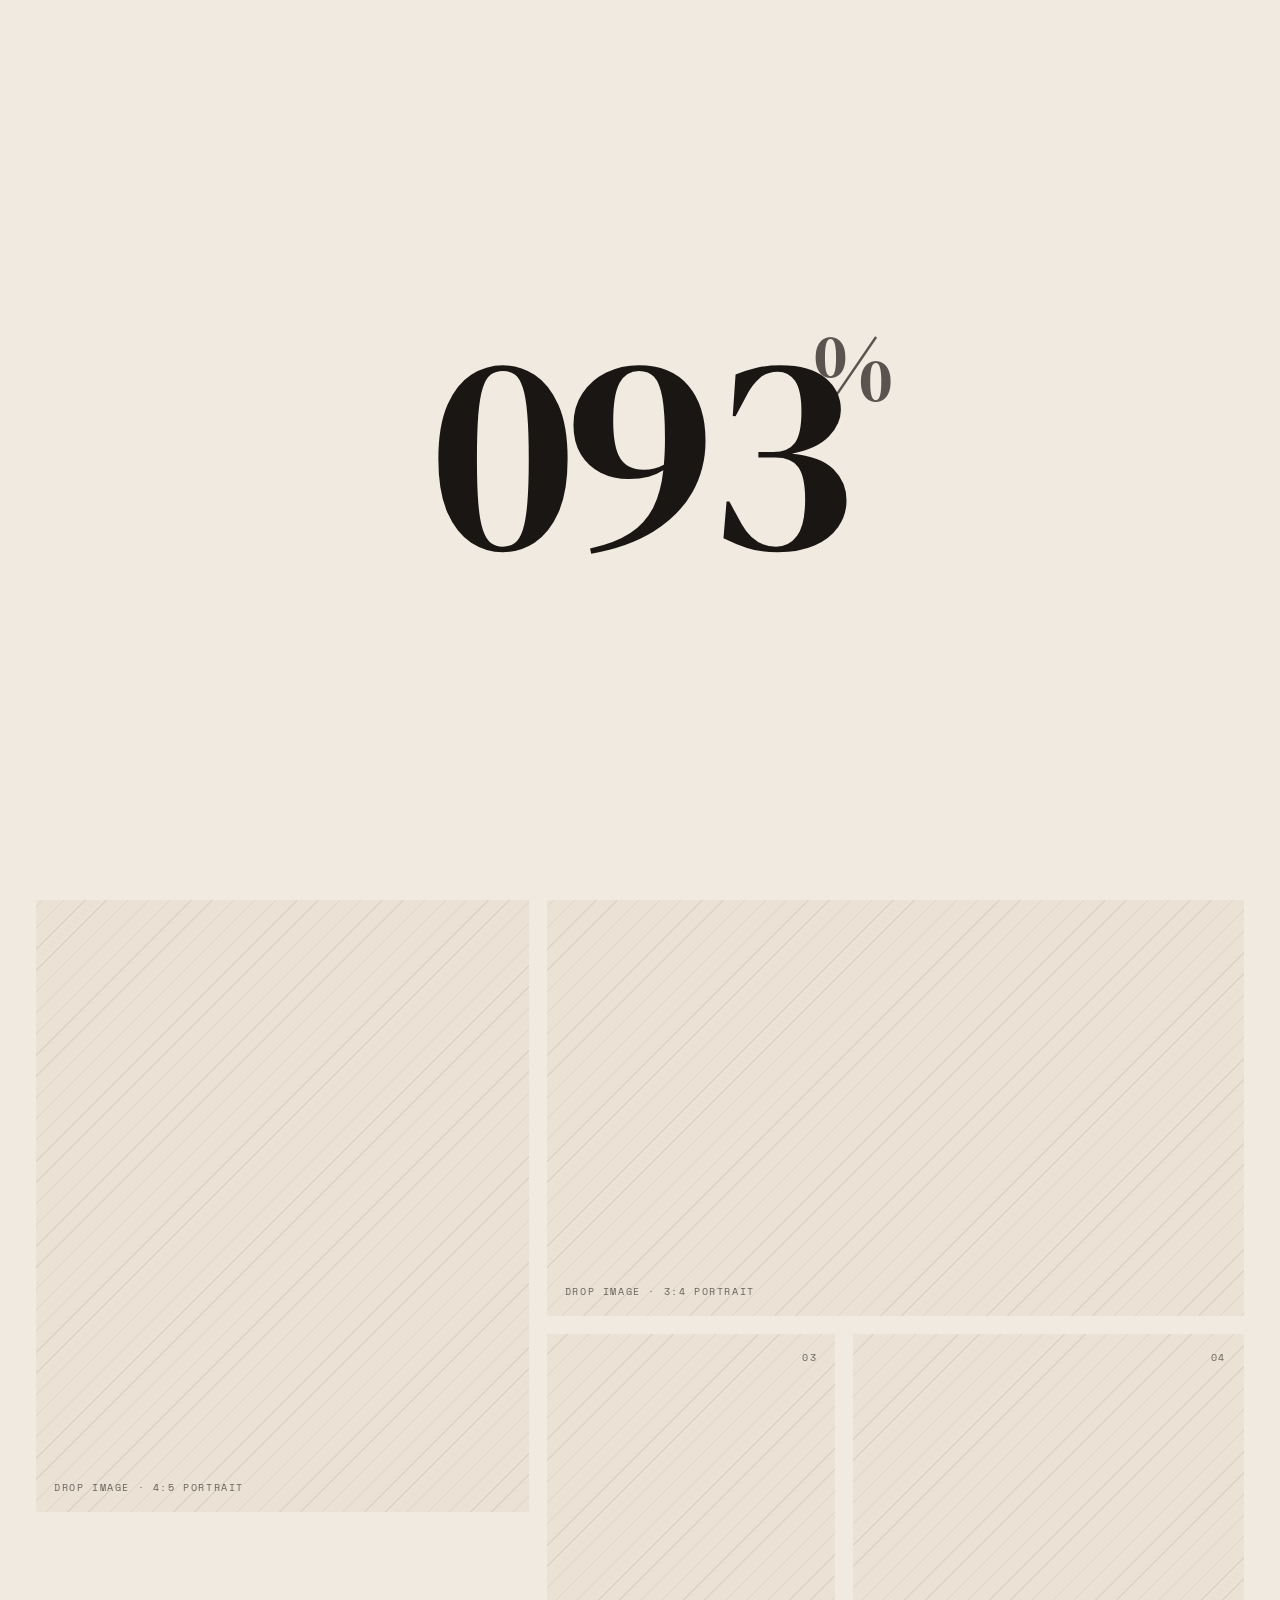
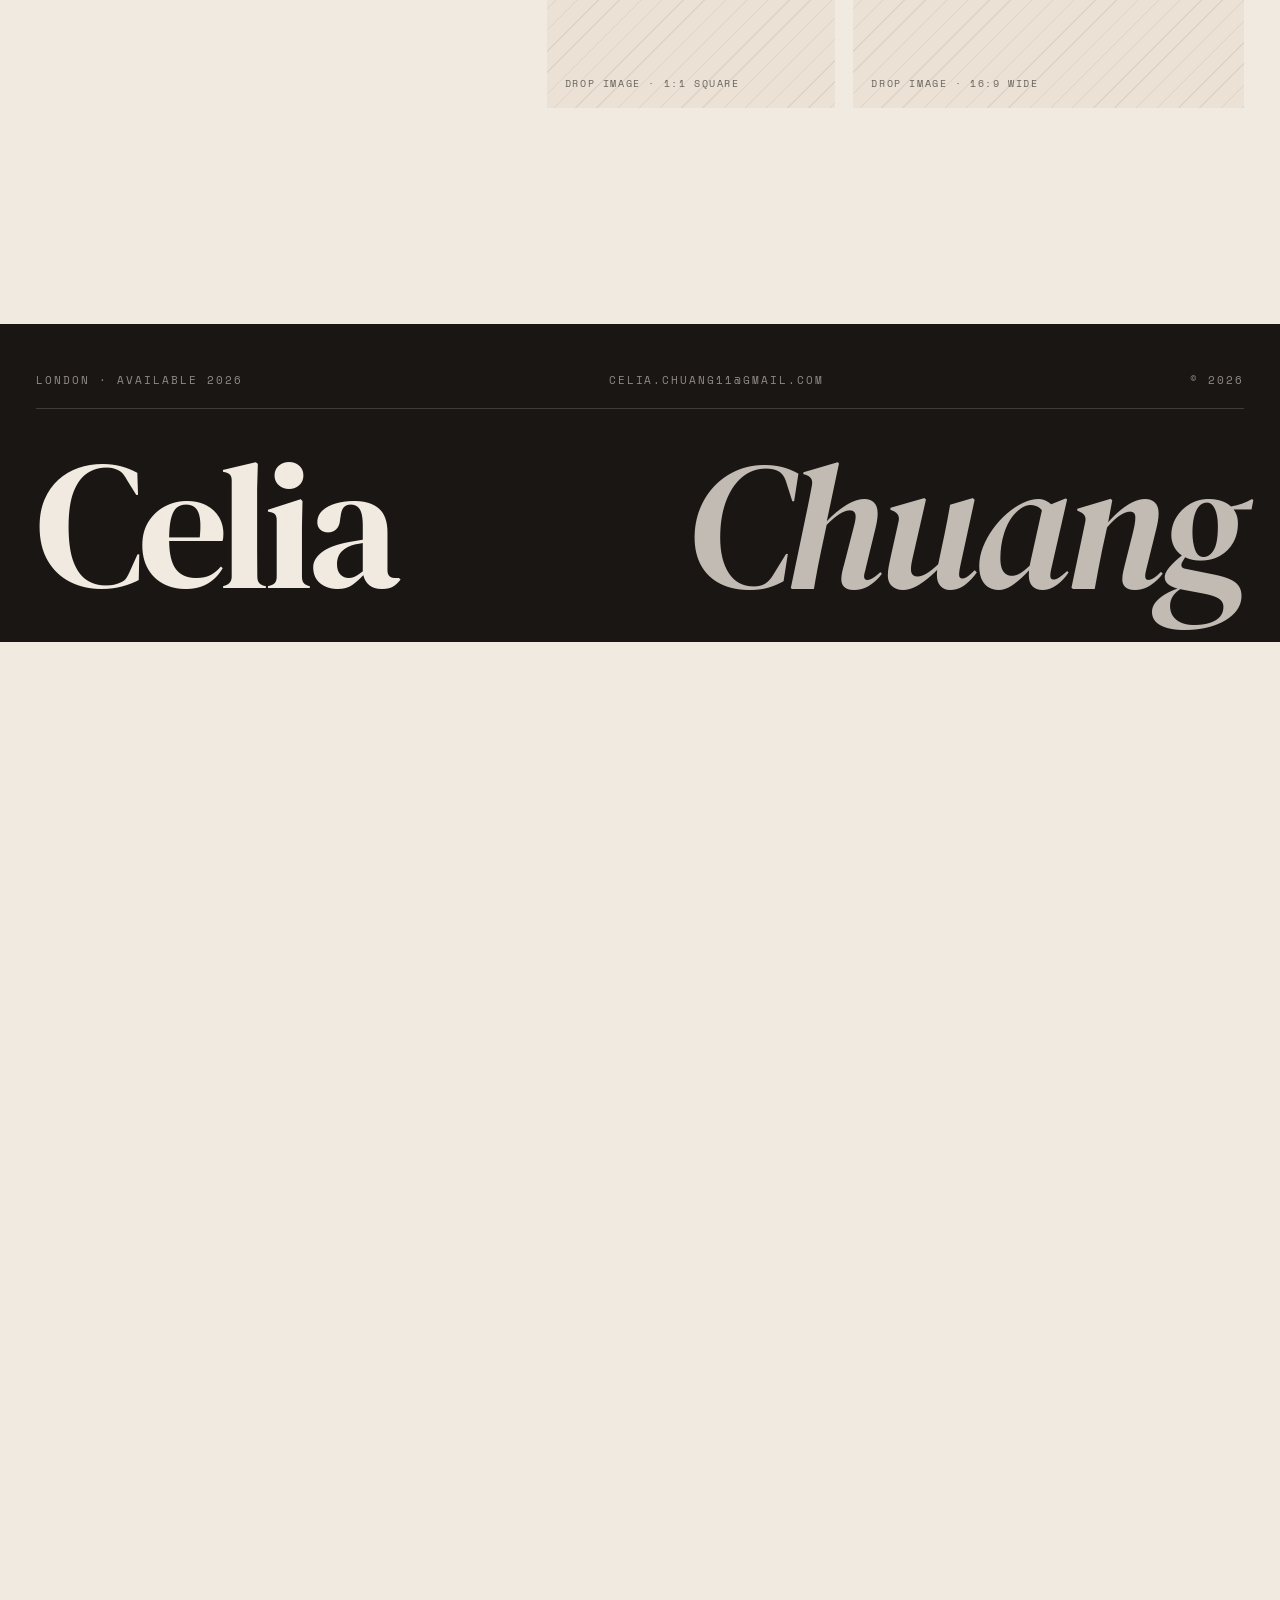
==== commit 96527691: "Replace portfolio with Celia Chuang creative marketing design" ====
--- a/index.html
+++ b/index.html
@@ -92,7 +92,7 @@
 
   .chrome-right{display:flex;align-items:center;gap:24px;font-size:11px;letter-spacing:0.18em;text-transform:uppercase}
 
-  /* mode toggle (yan-liu inspired) */
+  /* mode toggle */
   .mode-tog{
     width:38px;height:22px;border:1px solid var(--fg);border-radius:99px;
     position:relative;cursor:pointer;background:transparent;
@@ -163,14 +163,8 @@
   .home-name.letter-slide span:nth-child(6) { animation-delay: 0.4s; }
   .home-name.letter-slide span:nth-child(7) { animation-delay: 0.48s; }
   @keyframes letterSlideUp {
-    from {
-      opacity: 0;
-      transform: translateY(1.2em);
-    }
-    to {
-      opacity: 1;
-      transform: translateY(0);
-    }
+    from { opacity: 0; transform: translateY(1.2em); }
+    to { opacity: 1; transform: translateY(0); }
   }
   .home-name.it{font-style:italic;color:var(--fg)}
   .home-sub{margin-top:32px;max-width:38ch;color:var(--fg-soft)}
@@ -184,7 +178,6 @@
   .btn:hover{background:var(--fg);color:var(--bg)}
   .btn .arrow{display:inline-block;transition:transform var(--t-fast) var(--ease)}
   .btn:hover .arrow{transform:translateX(4px)}
-  /* Gallery (home) */
   .gallery{padding:60px 0 100px;max-width:1500px;margin:0 auto;width:100%}
   .gallery-head{
     display:flex;justify-content:space-between;align-items:baseline;margin-bottom:32px;font-size:11px;letter-spacing:0.18em;text-transform:uppercase;color:var(--fg-soft);
@@ -209,7 +202,6 @@
   .section-head{display:flex;justify-content:space-between;align-items:baseline;margin-bottom:60px;max-width:1400px;margin-left:auto;margin-right:auto}
   .section-head h2{font-size:clamp(40px,5vw,72px);text-transform:none;flex:1}
   .section-head .meta{font-size:11px;letter-spacing:0.18em;color:var(--fg-soft)}
-
   .work-stack{display:grid;grid-template-columns:repeat(2,1fr);gap:24px;max-width:1400px;margin:0 auto}
   .work-card{position:relative;display:block;cursor:pointer;aspect-ratio:3/4;overflow:hidden;background:var(--bg-soft)}
   .work-card .frame{position:relative;width:100%;height:100%;overflow:hidden}
@@ -226,15 +218,9 @@
     color:var(--bg);margin-bottom:12px;
   }
   html[data-mode="dark"] .work-card .overlay .title{color:var(--bg-soft)}
-  .work-card .overlay .cat{
-    font-size:10px;letter-spacing:0.16em;text-transform:uppercase;
-    color:rgba(var(--bg),0.65);
-  }
-  @media (max-width:900px){
-    .work-stack{grid-template-columns:1fr}
-  }
-
-  /* cursor preview */  /* cursor preview */
+  .work-card .overlay .cat{font-size:10px;letter-spacing:0.16em;text-transform:uppercase;color:rgba(var(--bg),0.65)}
+  @media (max-width:900px){.work-stack{grid-template-columns:1fr}}
+
   .preview{
     position:fixed;pointer-events:none;z-index:30;
     width:340px;height:440px;
@@ -254,18 +240,12 @@
   .pj-meta{display:grid;grid-template-columns:auto auto;gap:14px 48px;font-size:11px;letter-spacing:0.16em;text-transform:uppercase}
   .pj-meta dt{color:var(--fg-soft)}
   .pj-meta dd{color:var(--fg)}
-
-  .pj-hero{
-    margin-top:48px;height:72vh;min-height:520px;
-    background:var(--bg-soft);position:relative;overflow:hidden;
-  }
-
+  .pj-hero{margin-top:48px;height:72vh;min-height:520px;background:var(--bg-soft);position:relative;overflow:hidden}
   .pj-section{padding:80px 0;display:grid;grid-template-columns:1fr 1fr;gap:48px}
   .pj-section .label{font-size:11px;letter-spacing:0.22em;text-transform:uppercase;color:var(--fg-soft);margin-bottom:18px}
   .pj-section h3{font-family:'DM Serif Display',serif;font-size:clamp(28px,3.2vw,48px);line-height:1.05;letter-spacing:-0.01em;max-width:18ch}
   .pj-section .body{font-size:13px;line-height:1.85;color:var(--fg-soft);max-width:46ch}
   .pj-section .body p+p{margin-top:1em}
-
   .pj-grid{display:grid;gap:24px;margin:24px 0}
   .pj-grid.g-2{grid-template-columns:1fr 1fr}
   .pj-grid.g-12{grid-template-columns:1fr 2fr}
@@ -274,19 +254,16 @@
   .pj-tile.h-sm{height:48vh;min-height:380px}
   .pj-tile.h-md{height:64vh;min-height:480px}
   .pj-tile.h-lg{height:84vh;min-height:600px}
-
   .pj-quote{padding:120px 0;text-align:center;border-top:1px solid var(--line);border-bottom:1px solid var(--line)}
   .pj-quote q{font-family:'DM Serif Display',serif;font-size:clamp(32px,4.4vw,68px);line-height:1.1;letter-spacing:-0.01em;display:block;max-width:18ch;margin:0 auto;quotes:none}
   .pj-quote q::before,.pj-quote q::after{content:""}
   .pj-quote .by{font-size:11px;letter-spacing:0.22em;text-transform:uppercase;color:var(--fg-soft);margin-top:32px;display:block}
-
   .pj-next{display:grid;grid-template-columns:auto 1fr auto;gap:32px;align-items:end;padding:80px 0 0;border-top:1px solid var(--line);margin-top:48px}
   .pj-next .label{font-size:11px;letter-spacing:0.22em;text-transform:uppercase;color:var(--fg-soft)}
   .pj-next a{font-family:'DM Serif Display',serif;font-size:clamp(40px,7vw,120px);line-height:1;letter-spacing:-0.02em}
   .pj-next a:hover{font-style:italic;color:var(--fg-soft)}
   .pj-next .arr{font-size:24px}
 
-  /* reveal on scroll */
   .reveal{opacity:0;transform:translateY(28px) scale(0.992);filter:blur(4px);transition:opacity var(--t-slow) var(--ease), transform var(--t-slow) var(--ease), filter var(--t-slow) var(--ease)}
   .reveal.in{opacity:1;transform:none;filter:none}
 
@@ -296,9 +273,7 @@
   .ab-hero h1{font-size:clamp(56px,9vw,160px);letter-spacing:-0.025em}
   .ab-hero .lede{font-size:14px;line-height:1.7;color:var(--fg);max-width:42ch}
   .ab-hero .lede em{font-family:'DM Serif Display',serif;font-style:italic;font-size:1.15em}
-
   .ab-portrait{height:88vh;min-height:640px;background:var(--bg-soft);position:relative;overflow:hidden;margin-bottom:80px}
-
   .ab-section{display:grid;grid-template-columns:280px 1fr;gap:48px;padding:60px 0;border-top:1px solid var(--line)}
   .ab-section .label{font-size:11px;letter-spacing:0.22em;text-transform:uppercase;color:var(--fg-soft)}
   .ab-section h3{font-family:'DM Serif Display',serif;font-size:clamp(24px,2.4vw,36px);line-height:1.2;margin-bottom:18px;letter-spacing:-0.01em}
@@ -314,12 +289,7 @@
   .contact .label{font-size:11px;letter-spacing:0.24em;text-transform:uppercase;color:var(--fg-soft);margin-bottom:32px}
   .contact h1{font-size:clamp(40px,6vw,96px);letter-spacing:-0.02em;line-height:1.05;max-width:14ch;margin:0 auto 48px}
   .contact h1 em{font-style:italic;color:var(--fg-soft)}
-  .contact .mail{
-    font-family:'DM Serif Display',serif;
-    font-size:clamp(36px,7vw,108px);
-    letter-spacing:-0.02em;
-    display:inline-block;position:relative;line-height:1;
-  }
+  .contact .mail{font-family:'DM Serif Display',serif;font-size:clamp(36px,7vw,108px);letter-spacing:-0.02em;display:inline-block;position:relative;line-height:1}
   .contact .mail::after{content:"";position:absolute;left:0;right:0;bottom:6%;height:2px;background:var(--fg);transform:scaleX(0);transform-origin:left;transition:transform var(--t-med) var(--ease)}
   .contact .mail:hover::after{transform:scaleX(1)}
   .contact .mail:hover{font-style:italic}
@@ -327,7 +297,6 @@
   .contact .also a{color:var(--fg-soft)}
   .contact .also a:hover{color:var(--fg)}
 
-  /* footer */
   footer.foot{
     background:#1a1614;color:#f1eae0;
     margin:80px 0 0;padding:48px 36px 36px;
@@ -347,26 +316,16 @@
   }
   footer.foot .foot-name .it{font-style:italic;color:rgba(241,234,224,0.78)}
 
-  /* placeholder texture */
   .ph{
     --c: rgba(26,22,20,0.07);
     background-color:var(--bg-soft);
-    background-image:
-      repeating-linear-gradient(135deg, transparent 0 14px, var(--c) 14px 15px);
+    background-image:repeating-linear-gradient(135deg, transparent 0 14px, var(--c) 14px 15px);
     color:var(--fg-faint);
   }
   html[data-theme="red"] .ph{--c:rgba(163,29,34,0.10)}
-  .ph .ph-tag{
-    position:absolute;left:18px;bottom:16px;
-    font-family:'Space Mono',monospace;font-size:10px;letter-spacing:0.16em;text-transform:uppercase;
-    color:var(--fg-soft);
-  }
-  .ph .ph-num{
-    position:absolute;right:18px;top:16px;
-    font-family:'Space Mono',monospace;font-size:10px;letter-spacing:0.16em;color:var(--fg-soft);
-  }
-
-  /* small screens */
+  .ph .ph-tag{position:absolute;left:18px;bottom:16px;font-family:'Space Mono',monospace;font-size:10px;letter-spacing:0.16em;text-transform:uppercase;color:var(--fg-soft)}
+  .ph .ph-num{position:absolute;right:18px;top:16px;font-family:'Space Mono',monospace;font-size:10px;letter-spacing:0.16em;color:var(--fg-soft)}
+
   @media (max-width:780px){
     .chrome{padding:18px 18px;grid-template-columns:1fr auto;}
     nav.primary{display:none}
@@ -400,34 +359,29 @@
 </head>
 <body>
 
-<!-- Fixed top chrome -->
 <div class="chrome" data-screen-label="Chrome">
   <div class="mark"><a href="#/" aria-label="Home">Celia.C</a></div>
   <div class="chrome-right">
     <nav class="primary" id="nav">
       <a href="#/work" data-route="work">Work</a>
       <a href="#/about" data-route="about">About</a>
-
     </nav>
     <button class="mode-tog" id="modeTog" aria-label="Toggle light / dark mode"><span class="knob"></span></button>
   </div>
 </div>
 
-<!-- Intro / countdown overlay -->
 <div class="intro" id="intro" aria-hidden="false">
   <div class="intro-center">
     <span class="intro-count" id="introCount">000</span>
   </div>
 </div>
 
-<!-- Hover preview thumb (work list) -->
 <div class="preview" id="preview" aria-hidden="true">
   <div class="slot ph" id="previewSlot"><span class="ph-tag" id="previewTag">project image</span></div>
 </div>
 
 <main id="main">
 
-  <!-- ============ HOME ============ -->
   <section class="view home" data-view="home" data-screen-label="01 Home">
     <div class="home-hero">
       <div class="left">
@@ -442,8 +396,7 @@
     <section class="gallery" data-screen-label="Gallery">
       <div class="gallery-head">
         <span class="label" style="font-size: 50px">Gallery</span>
-        <span class="label muted">
-</span>
+        <span class="label muted"></span>
       </div>
       <div class="gallery-grid">
         <a href="#/project/henig-diamonds" class="g-tile g-1 ph reveal"><span class="ph-num">01</span><span class="ph-tag">drop image · 4:5 portrait</span></a>
@@ -454,23 +407,16 @@
     </section>
   </section>
 
-  <!-- ============ WORK ============ -->
   <section class="view work" data-view="work" data-screen-label="02 Work">
     <div class="section-head">
       <div class="label">Index — 05</div>
       <h2 class="serif" style="font-size: 100px">Work</h2>
       <div class="meta">2023 — 2025</div>
     </div>
-
-    <div class="work-stack" id="workList">
-      <!-- cards injected by JS so project page <-> list stays in sync -->
-    </div>
+    <div class="work-stack" id="workList"></div>
   </section>
 
-  <!-- ============ PROJECT (template - filled by JS) ============ -->
   <section class="view project" data-view="project" data-screen-label="03 Project">
-
-
     <div class="pj-head">
       <div>
         <div class="num" id="pjNum">Project — 01 / 05</div>
@@ -478,12 +424,10 @@
       </div>
       <dl class="pj-meta" id="pjMeta"></dl>
     </div>
-
     <div class="pj-hero ph reveal" id="pjHero">
       <span class="ph-num">01</span>
       <span class="ph-tag" id="pjHeroTag">hero image</span>
     </div>
-
     <div class="pj-section reveal">
       <div>
         <div class="label">Overview</div>
@@ -491,17 +435,14 @@
       </div>
       <div class="body" id="pjOverview"></div>
     </div>
-
     <div class="pj-grid g-2 reveal">
       <div class="pj-tile h-md ph"><span class="ph-num">02</span><span class="ph-tag">campaign still</span></div>
       <div class="pj-tile h-md ph"><span class="ph-num">03</span><span class="ph-tag">detail / texture</span></div>
     </div>
-
     <div class="pj-grid g-12 reveal">
       <div class="pj-tile h-sm ph"><span class="ph-num">04</span><span class="ph-tag">type lockup</span></div>
       <div class="pj-tile h-md ph"><span class="ph-num">05</span><span class="ph-tag">in-store / window</span></div>
     </div>
-
     <div class="pj-section reveal">
       <div>
         <div class="label">Approach</div>
@@ -509,21 +450,17 @@
       </div>
       <div class="body" id="pjApproach"></div>
     </div>
-
     <div class="pj-tile h-lg ph reveal" style="margin:24px 0">
       <span class="ph-num">06</span><span class="ph-tag">full-bleed editorial</span>
     </div>
-
     <div class="pj-grid g-21 reveal">
       <div class="pj-tile h-md ph"><span class="ph-num">07</span><span class="ph-tag">collateral spread</span></div>
       <div class="pj-tile h-sm ph"><span class="ph-num">08</span><span class="ph-tag">behind the scenes</span></div>
     </div>
-
     <div class="pj-quote reveal">
-      <q id="pjQuote">A pop-up should feel like a chapter, not a transaction — inviting, considered, and impossible to walk past.</q>
+      <q id="pjQuote">A pop-up should feel like a chapter, not a transaction.</q>
       <span class="by">— working note</span>
     </div>
-
     <div class="pj-next">
       <div class="label">Next</div>
       <a id="pjNext" href="#/project/jeunesse">Jeunesse</a>
@@ -531,18 +468,15 @@
     </div>
   </section>
 
-  <!-- ============ ABOUT ============ -->
   <section class="view about" data-view="about" data-screen-label="04 About">
     <div class="ab-hero">
       <h1 class="serif">A note <em style="font-style:italic;color:var(--fg-soft)">on me</em>.</h1>
       <p class="lede">I'm Celia — a creative marketer learning by doing, currently based in <em>London</em>. I gravitate toward brands where the product, the story and the room it lives in are all asked to do the same heavy lifting.</p>
     </div>
-
     <div class="ab-portrait ph">
       <span class="ph-num">PORTRAIT</span>
       <span class="ph-tag">drop a 3:4 portrait here · approx. 1200 × 1600</span>
     </div>
-
     <div class="ab-section">
       <div class="label">01 — Practice</div>
       <div>
@@ -551,7 +485,6 @@
         <p>Most recently I've been working across luxury retail, jewellery and emerging fashion — translating brand worlds into windows, pop-ups and the small printed things people pocket on the way out.</p>
       </div>
     </div>
-
     <div class="ab-section">
       <div class="label">02 — Currently</div>
       <div>
@@ -559,7 +492,6 @@
         <p>Reading: trade press from the 1960s. Watching: how independent designers handle their own retail moments. Thinking about: the difference between a brand that has a tone and a brand that has a temperature.</p>
       </div>
     </div>
-
     <div class="ab-section">
       <div class="label">03 — Selected</div>
       <div class="ab-list">
@@ -571,7 +503,6 @@
         <div class="row"><span class="yr">—</span><span class="what">Available for select 2026 work</span></div>
       </div>
     </div>
-
     <div class="ab-section">
       <div class="label">04 — Contact</div>
       <div>
@@ -580,8 +511,6 @@
       </div>
     </div>
   </section>
-
-
 
 </main>
 
@@ -595,106 +524,49 @@
 </footer>
 
 <script>
-/* ======== DATA ======== */
 const PROJECTS = [
   {
-    slug:'henig-diamonds',
-    title:'Henig Diamonds',
-    cat:'Brand · Retail',
-    year:'2025',
-    role:'Marketing Lead',
-    type:'Independent jewellery house',
-    location:'Mayfair, London',
+    slug:'henig-diamonds',title:'Henig Diamonds',cat:'Brand · Retail',year:'2025',
+    role:'Marketing Lead',type:'Independent jewellery house',location:'Mayfair, London',
     subtitle:'A quieter language for a 100-year-old jeweller, rebuilt for a generation that finds heritage on a phone.',
-    overview:[
-      'Henig is a fourth-generation diamond house. The work was about translating a century of cabinet-and-key trust into a digital surface that didn\'t lose the room.',
-      'We rebuilt the brand voice around a single idea: every stone is already a story. The client\'s job is not to add to it — only to set it down carefully.'
-    ],
-    approach:[
-      'Long-form campaign captions, hand-set in DM-Serif italics; product photography pulled to high contrast; and a slow, almost reverential cadence across socials. Less is the strategy.'
-    ],
-    quote:'A diamond is the only object that asks to be looked at twice.',
-    nextSlug:'jeunesse'
+    overview:['Henig is a fourth-generation diamond house. The work was about translating a century of cabinet-and-key trust into a digital surface that didn\'t lose the room.','We rebuilt the brand voice around a single idea: every stone is already a story. The client\'s job is not to add to it — only to set it down carefully.'],
+    approach:['Long-form campaign captions, hand-set in DM-Serif italics; product photography pulled to high contrast; and a slow, almost reverential cadence across socials. Less is the strategy.'],
+    quote:'A diamond is the only object that asks to be looked at twice.',nextSlug:'jeunesse'
   },
   {
-    slug:'jeunesse',
-    title:'Jeunesse',
-    cat:'Identity · Editorial',
-    year:'2024',
-    role:'Brand & Marketing',
-    type:'Skincare for the in-between years',
-    location:'Paris / London',
+    slug:'jeunesse',title:'Jeunesse',cat:'Identity · Editorial',year:'2024',
+    role:'Brand & Marketing',type:'Skincare for the in-between years',location:'Paris / London',
     subtitle:'A skincare line that treats youth as a tense, not a category — and packaging that reads like a love letter to soft mornings.',
-    overview:[
-      'Jeunesse launched into a market obsessed with anti-anything. We argued for a different shelf: products that meet skin where it is, photographed in window-light, written about in second person.',
-      'The identity sits on two typefaces and one warm white — a system small enough to be carried by anyone on the team without dilution.'
-    ],
-    approach:[
-      'Each SKU got a one-page editorial — half product spec, half short story. The pages collect into a quarterly print mailer that customers actually keep.'
-    ],
-    quote:'Youth is a tense, not a category.',
-    nextSlug:'par-excellence'
+    overview:['Jeunesse launched into a market obsessed with anti-anything. We argued for a different shelf: products that meet skin where it is, photographed in window-light, written about in second person.','The identity sits on two typefaces and one warm white — a system small enough to be carried by anyone on the team without dilution.'],
+    approach:['Each SKU got a one-page editorial — half product spec, half short story. The pages collect into a quarterly print mailer that customers actually keep.'],
+    quote:'Youth is a tense, not a category.',nextSlug:'par-excellence'
   },
   {
-    slug:'par-excellence',
-    title:'Par Excellence',
-    cat:'Editorial · Campaign',
-    year:'2024',
-    role:'Creative Lead',
-    type:'Capsule editorial',
-    location:'London',
+    slug:'par-excellence',title:'Par Excellence',cat:'Editorial · Campaign',year:'2024',
+    role:'Creative Lead',type:'Capsule editorial',location:'London',
     subtitle:'A six-page capsule for an emerging atelier, built around the small rituals of dressing for nothing in particular.',
-    overview:[
-      'Par Excellence wanted a campaign without a campaign\'s usual machinery. We treated it as an editorial project: a stylist, a writer, a photographer, a single weekend, one studio.',
-      'The result is a folded broadsheet that lives in stockists, plus a digital spread that reads as one long scroll instead of a carousel.'
-    ],
-    approach:[
-      'Set the writing first; let the images answer it. Captions in Space Mono so the page never lets you forget it\'s a working document.'
-    ],
-    quote:'Dress for nothing in particular. The day will catch up.',
-    nextSlug:'loewe-selfridges'
+    overview:['Par Excellence wanted a campaign without a campaign\'s usual machinery. We treated it as an editorial project: a stylist, a writer, a photographer, a single weekend, one studio.','The result is a folded broadsheet that lives in stockists, plus a digital spread that reads as one long scroll instead of a carousel.'],
+    approach:['Set the writing first; let the images answer it. Captions in Space Mono so the page never lets you forget it\'s a working document.'],
+    quote:'Dress for nothing in particular. The day will catch up.',nextSlug:'loewe-selfridges'
   },
   {
-    slug:'loewe-selfridges',
-    title:'Loewe × Selfridges',
-    cat:'Retail · Pop-up',
-    year:'2025',
-    role:'Retail Marketing Asst.',
-    type:'In-store activation',
-    location:'Selfridges, London',
+    slug:'loewe-selfridges',title:'Loewe × Selfridges',cat:'Retail · Pop-up',year:'2025',
+    role:'Retail Marketing Asst.',type:'In-store activation',location:'Selfridges, London',
     subtitle:'A two-week pop-up built around a single thesis: a window should feel like a chapter, not a transaction.',
-    overview:[
-      'The activation lived in a corner of the corner ground floor. Constraints: small footprint, large foot-traffic, very particular brand world.',
-      'We treated the room as an editorial spread — a single object held against a single coloured wall, captioned as if for a museum, mirrored by an in-app guide.'
-    ],
-    approach:[
-      'Print-first thinking, executed retail-first. The take-home was a folded card the size of a passport, designed to be kept.'
-    ],
-    quote:'A pop-up should feel like a chapter, not a transaction.',
-    nextSlug:'sindiso-khumalo'
+    overview:['The activation lived in a corner of the corner ground floor. Constraints: small footprint, large foot-traffic, very particular brand world.','We treated the room as an editorial spread — a single object held against a single coloured wall, captioned as if for a museum, mirrored by an in-app guide.'],
+    approach:['Print-first thinking, executed retail-first. The take-home was a folded card the size of a passport, designed to be kept.'],
+    quote:'A pop-up should feel like a chapter, not a transaction.',nextSlug:'sindiso-khumalo'
   },
   {
-    slug:'sindiso-khumalo',
-    title:'Sindiso Khumalo',
-    cat:'Campaign · Brand',
-    year:'2024',
-    role:'Brand Marketing',
-    type:'SS25 campaign launch',
-    location:'London / Cape Town',
+    slug:'sindiso-khumalo',title:'Sindiso Khumalo',cat:'Campaign · Brand',year:'2024',
+    role:'Brand Marketing',type:'SS25 campaign launch',location:'London / Cape Town',
     subtitle:'A seasonal launch told as a postcard exchange between two cities — print-led, digital-second, deliberately unhurried.',
-    overview:[
-      'Sindiso\'s practice is rooted in research: archives, textiles, women\'s histories. The campaign work needed to honour that without lecturing.',
-      'We built a slow-release campaign — one image, one short piece of writing, every Sunday for six weeks. The brand grew its mailing list by 38% without a single discount line.'
-    ],
-    approach:[
-      'A six-week newsletter as the campaign\'s spine. Social was supplementary. The press release came last, not first.'
-    ],
-    quote:'The archive is a place you visit slowly, on purpose.',
-    nextSlug:'henig-diamonds'
+    overview:['Sindiso\'s practice is rooted in research: archives, textiles, women\'s histories. The campaign work needed to honour that without lecturing.','We built a slow-release campaign — one image, one short piece of writing, every Sunday for six weeks. The brand grew its mailing list by 38% without a single discount line.'],
+    approach:['A six-week newsletter as the campaign\'s spine. Social was supplementary. The press release came last, not first.'],
+    quote:'The archive is a place you visit slowly, on purpose.',nextSlug:'henig-diamonds'
   }
 ];
 
-/* ======== WORK LIST ======== */
 const workList = document.getElementById('workList');
 PROJECTS.forEach((p, i) => {
   const card = document.createElement('a');
@@ -705,35 +577,21 @@
   workList.appendChild(card);
 });
 
-/* ======== HOVER PREVIEW ======== */
 const preview = document.getElementById('preview');
-const previewTag = document.getElementById('previewTag');
 let pvX = innerWidth/2, pvY = innerHeight/2, tx = pvX, ty = pvY;
 addEventListener('mousemove', e => { tx = e.clientX; ty = e.clientY; });
-function tick(){
-  pvX += (tx - pvX) * 0.18;
-  pvY += (ty - pvY) * 0.18;
-  preview.style.left = pvX + 'px';
-  preview.style.top  = pvY + 'px';
-  requestAnimationFrame(tick);
-}
+function tick(){ pvX += (tx-pvX)*0.18; pvY += (ty-pvY)*0.18; preview.style.left=pvX+'px'; preview.style.top=pvY+'px'; requestAnimationFrame(tick); }
 tick();
-
-// (preview retained but unused on new card layout)
 preview.style.display = 'none';
 
-/* ======== ROUTING ======== */
 const views = document.querySelectorAll('.view');
 const navLinks = document.querySelectorAll('nav.primary a');
-
 function setView(name){
   views.forEach(v => v.classList.toggle('is-active', v.dataset.view === name));
   navLinks.forEach(a => a.classList.toggle('active', a.dataset.route === name));
   window.scrollTo({top:0, behavior:'instant'});
-  // re-init reveals for the new view
   setTimeout(initReveals, 30);
 }
-
 function fillProject(slug){
   const idx = PROJECTS.findIndex(p=>p.slug===slug);
   if(idx < 0) return false;
@@ -743,41 +601,32 @@
   document.getElementById('pjSubtitle').textContent = p.subtitle;
   document.getElementById('pjHeroTag').textContent = `${p.title.toLowerCase()} · hero image`;
   document.getElementById('pjQuote').textContent = p.quote;
-
   const meta = document.getElementById('pjMeta');
-  meta.innerHTML = `
-    <dt>Role</dt><dd>${p.role}</dd>
-    <dt>Type</dt><dd>${p.type}</dd>
-    <dt>Year</dt><dd>${p.year}</dd>
-    <dt>Place</dt><dd>${p.location}</dd>
-  `;
+  meta.innerHTML = `<dt>Role</dt><dd>${p.role}</dd><dt>Type</dt><dd>${p.type}</dd><dt>Year</dt><dd>${p.year}</dd><dt>Place</dt><dd>${p.location}</dd>`;
   document.getElementById('pjOverview').innerHTML = p.overview.map(t=>`<p>${t}</p>`).join('');
   document.getElementById('pjApproach').innerHTML = p.approach.map(t=>`<p>${t}</p>`).join('');
-  const next = PROJECTS.find(x=>x.slug===p.nextSlug) || PROJECTS[0];
+  const next = PROJECTS.find(x=>x.slug===p.nextSlug)||PROJECTS[0];
   const nextLink = document.getElementById('pjNext');
   nextLink.textContent = next.title;
   nextLink.href = `#/project/${next.slug}`;
   return true;
 }
-
 function route(){
   const hash = location.hash || '#/';
   if(hash.startsWith('#/project/')){
     const slug = hash.replace('#/project/','');
     const ok = fillProject(slug);
-    if(!ok){ location.hash = '#/work'; return; }
-    setView('project');
-    return;
-  }
-  if(hash === '#/work'){ setView('work'); return; }
-  if(hash === '#/about'){ setView('about'); return; }
-  if(hash === '#/contact'){ location.href = 'mailto:celia.chuang11@gmail.com'; return; }
+    if(!ok){ location.hash='#/work'; return; }
+    setView('project'); return;
+  }
+  if(hash==='#/work'){ setView('work'); return; }
+  if(hash==='#/about'){ setView('about'); return; }
+  if(hash==='#/contact'){ location.href='mailto:celia.chuang11@gmail.com'; return; }
   setView('home');
 }
 addEventListener('hashchange', route);
 route();
 
-/* ======== SCROLL REVEAL ======== */
 let io;
 function initReveals(){
   if(io) io.disconnect();
@@ -787,43 +636,32 @@
   document.querySelectorAll('.view.is-active .reveal').forEach(el => io.observe(el));
 }
 
-/* ======== MODE TOGGLE (light / dark) ======== */
 (function(){
   const tog = document.getElementById('modeTog');
-  function set(mode){
-    document.documentElement.setAttribute('data-mode', mode);
-    try{ localStorage.setItem('cc.mode', mode); }catch(e){}
-  }
-  set(localStorage.getItem('cc.mode') || 'light');
-  tog.addEventListener('click', () => {
-    set(document.documentElement.getAttribute('data-mode') === 'dark' ? 'light' : 'dark');
-  });
+  function set(mode){ document.documentElement.setAttribute('data-mode',mode); try{localStorage.setItem('cc.mode',mode);}catch(e){} }
+  set(localStorage.getItem('cc.mode')||'light');
+  tog.addEventListener('click',()=>{ set(document.documentElement.getAttribute('data-mode')==='dark'?'light':'dark'); });
 })();
 
-/* ======== INTRO COUNTDOWN ======== */
 (function(){
   const intro = document.getElementById('intro');
   const count = document.getElementById('introCount');
-  if(sessionStorage.getItem('cc.intro') === '1'){ intro.remove(); return; }
-
+  if(sessionStorage.getItem('cc.intro')==='1'){ intro.remove(); return; }
   document.body.classList.add('intro-locked');
-  const total = 100;
-  const dur = 2400;
-  const start = performance.now();
+  const dur=2400, start=performance.now();
   function step(now){
-    const p = Math.min(1, (now - start) / dur);
-    const eased = 1 - Math.pow(1 - p, 1.6);
-    const n = Math.floor(eased * total);
-    count.textContent = String(n).padStart(3, '0');
-    if(p < 1){ requestAnimationFrame(step); }
-    else {
-      count.textContent = '100';
-      setTimeout(() => {
+    const p=Math.min(1,(now-start)/dur);
+    const eased=1-Math.pow(1-p,1.6);
+    count.textContent=String(Math.floor(eased*100)).padStart(3,'0');
+    if(p<1){ requestAnimationFrame(step); }
+    else{
+      count.textContent='100';
+      setTimeout(()=>{
         intro.classList.add('out');
         document.body.classList.remove('intro-locked');
-        sessionStorage.setItem('cc.intro', '1');
-        setTimeout(() => intro.remove(), 1100);
-      }, 320);
+        sessionStorage.setItem('cc.intro','1');
+        setTimeout(()=>intro.remove(),1100);
+      },320);
     }
   }
   requestAnimationFrame(step);
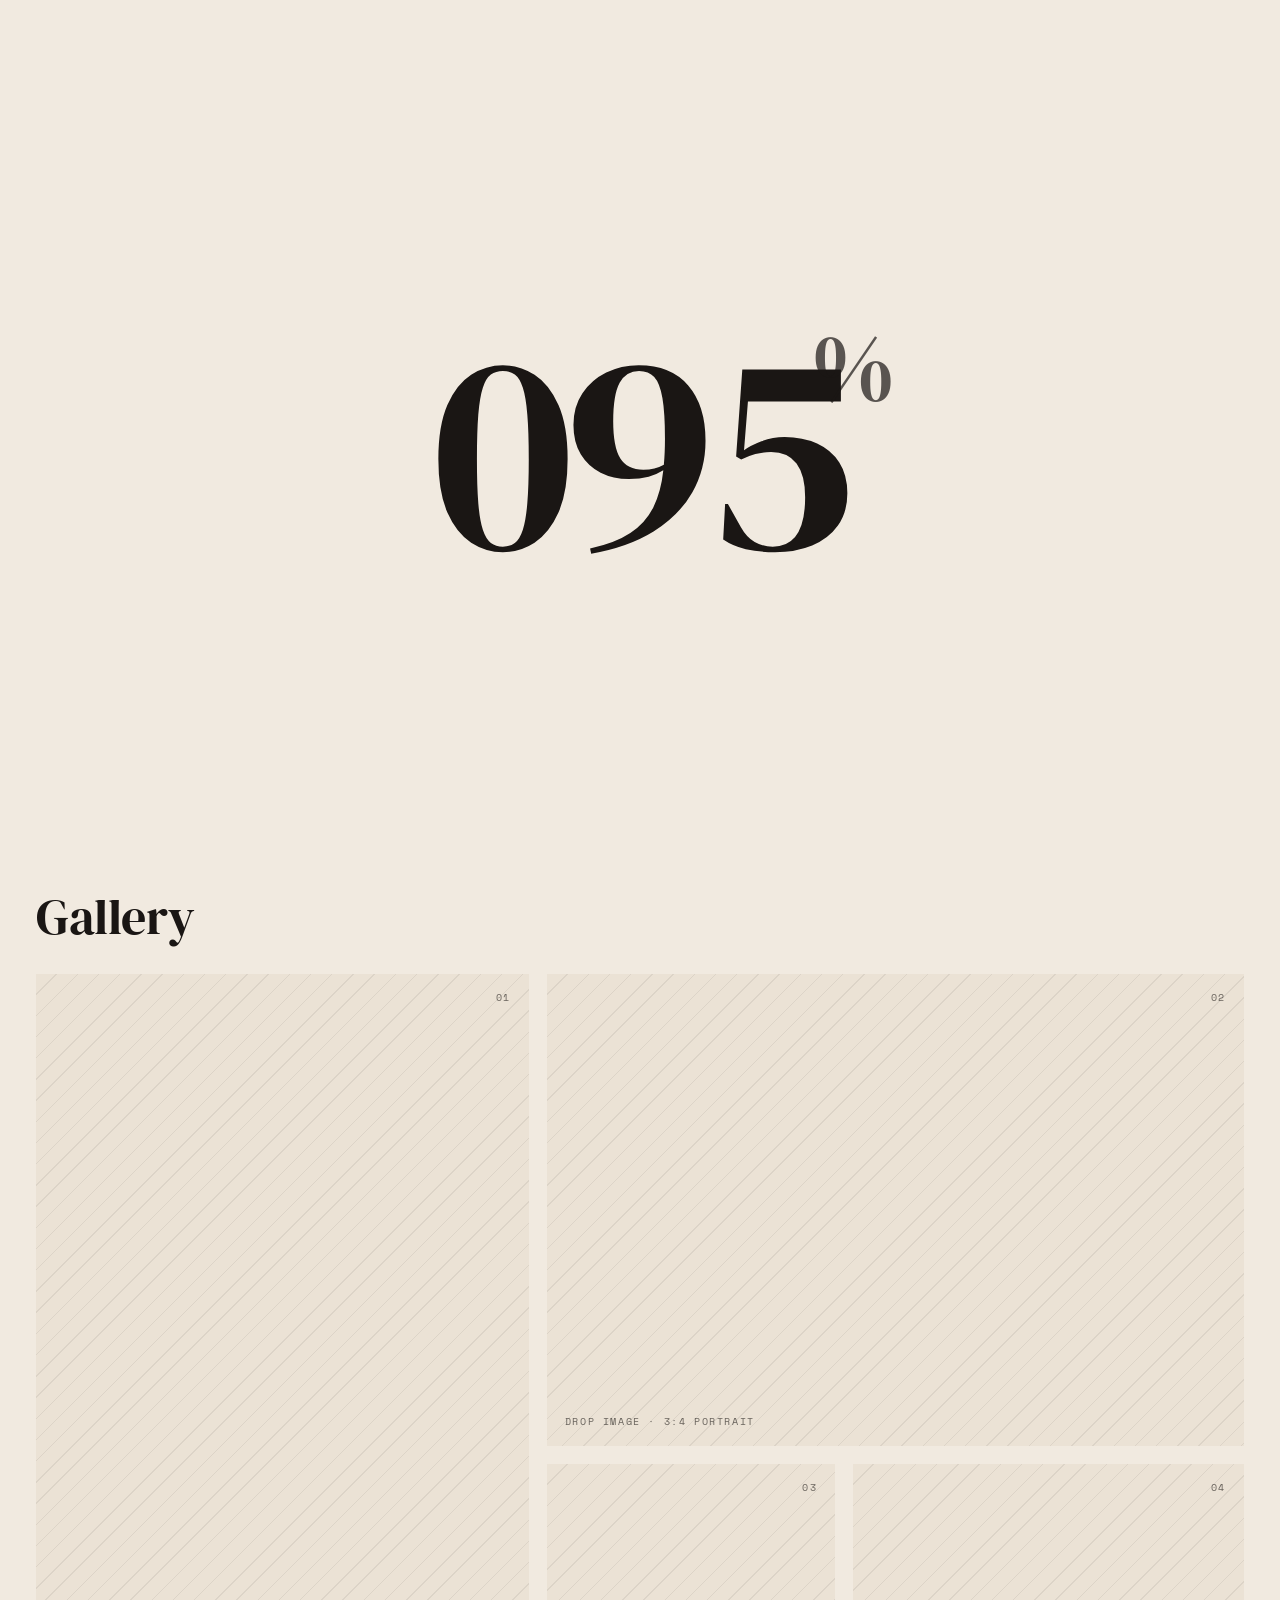
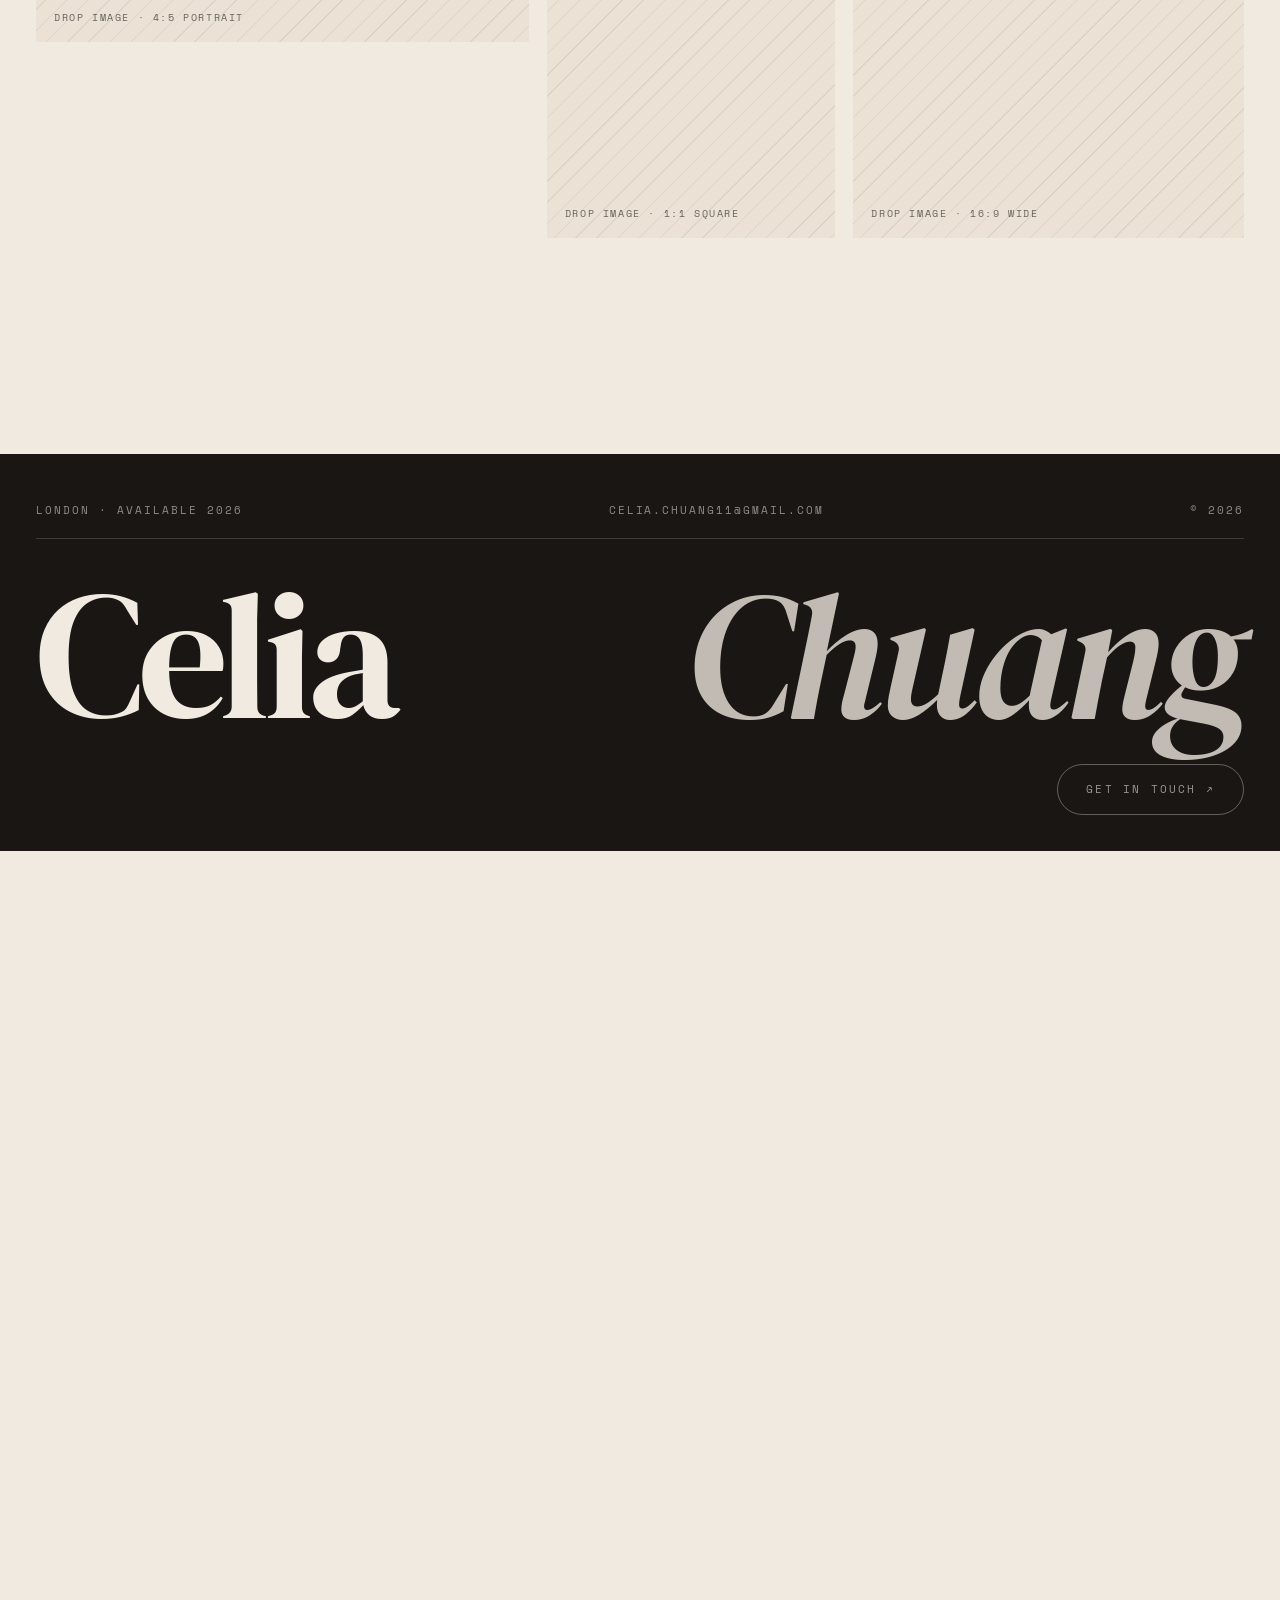
==== commit 03889923: "Add hero letter animation, eyebrow, scroll indicator, and footer contact button" ====
--- a/index.html
+++ b/index.html
@@ -153,18 +153,54 @@
     display: inline-block;
     opacity: 0;
     transform: translateY(1.2em);
-    animation: letterSlideUp 0.8s var(--ease) forwards;
-  }
+  }
+  body.anim-ready .home-name.letter-slide span {
+    animation: letterSlideUp 0.9s var(--ease) forwards;
+  }
+  /* Left name "Celia" — letter delays */
   .home-name.letter-slide span:nth-child(1) { animation-delay: 0s; }
-  .home-name.letter-slide span:nth-child(2) { animation-delay: 0.08s; }
-  .home-name.letter-slide span:nth-child(3) { animation-delay: 0.16s; }
-  .home-name.letter-slide span:nth-child(4) { animation-delay: 0.24s; }
-  .home-name.letter-slide span:nth-child(5) { animation-delay: 0.32s; }
-  .home-name.letter-slide span:nth-child(6) { animation-delay: 0.4s; }
-  .home-name.letter-slide span:nth-child(7) { animation-delay: 0.48s; }
+  .home-name.letter-slide span:nth-child(2) { animation-delay: 0.09s; }
+  .home-name.letter-slide span:nth-child(3) { animation-delay: 0.18s; }
+  .home-name.letter-slide span:nth-child(4) { animation-delay: 0.27s; }
+  .home-name.letter-slide span:nth-child(5) { animation-delay: 0.36s; }
+  .home-name.letter-slide span:nth-child(6) { animation-delay: 0.45s; }
+  .home-name.letter-slide span:nth-child(7) { animation-delay: 0.54s; }
+  /* Right name "Chuang" — starts after left completes */
+  .home-hero .right .home-name.letter-slide span:nth-child(1) { animation-delay: 0.48s; }
+  .home-hero .right .home-name.letter-slide span:nth-child(2) { animation-delay: 0.57s; }
+  .home-hero .right .home-name.letter-slide span:nth-child(3) { animation-delay: 0.66s; }
+  .home-hero .right .home-name.letter-slide span:nth-child(4) { animation-delay: 0.75s; }
+  .home-hero .right .home-name.letter-slide span:nth-child(5) { animation-delay: 0.84s; }
+  .home-hero .right .home-name.letter-slide span:nth-child(6) { animation-delay: 0.93s; }
   @keyframes letterSlideUp {
-    from { opacity: 0; transform: translateY(1.2em); }
+    from { opacity: 0; transform: translateY(1.05em); }
     to { opacity: 1; transform: translateY(0); }
+  }
+  /* Hero eyebrow + tagline fade-in */
+  .hero-fade-in {
+    opacity: 0;
+    transform: translateY(10px);
+    transition: opacity 1.1s var(--ease) 1.2s, transform 1.1s var(--ease) 1.2s;
+  }
+  body.anim-ready .hero-fade-in { opacity: 1; transform: none; }
+  /* Scroll indicator */
+  .hero-scroll {
+    display: flex; flex-direction: column; align-items: center; gap: 10px;
+    padding: 40px 0 20px;
+    font-size: 10px; letter-spacing: 0.26em; text-transform: uppercase; color: var(--fg-faint);
+    opacity: 0; transition: opacity 1.4s var(--ease) 1.8s;
+  }
+  body.anim-ready .hero-scroll { opacity: 1; }
+  .hero-scroll .scroll-line {
+    width: 1px; height: 44px; background: var(--fg-soft);
+    animation: scrollPulse 2.2s var(--ease) infinite 2.4s;
+    transform: scaleY(0); transform-origin: top;
+  }
+  @keyframes scrollPulse {
+    0%   { transform: scaleY(0); transform-origin: top; }
+    45%  { transform: scaleY(1); transform-origin: top; }
+    50%  { transform: scaleY(1); transform-origin: bottom; }
+    95%, 100% { transform: scaleY(0); transform-origin: bottom; }
   }
   .home-name.it{font-style:italic;color:var(--fg)}
   .home-sub{margin-top:32px;max-width:38ch;color:var(--fg-soft)}
@@ -315,6 +351,15 @@
     white-space:nowrap;gap:1em;
   }
   footer.foot .foot-name .it{font-style:italic;color:rgba(241,234,224,0.78)}
+  .foot-actions{padding:28px 0 0;display:flex;justify-content:flex-end}
+  .foot-cta{
+    display:inline-flex;align-items:center;gap:12px;
+    border:1px solid rgba(241,234,224,0.35);border-radius:99px;
+    padding:16px 28px;font-size:11px;letter-spacing:0.2em;text-transform:uppercase;
+    color:rgba(241,234,224,0.6);
+    transition:background 240ms var(--ease),color 240ms var(--ease),border-color 240ms var(--ease);
+  }
+  .foot-cta:hover{background:#f1eae0;color:#1a1614;border-color:#f1eae0}
 
   .ph{
     --c: rgba(26,22,20,0.07);
@@ -385,12 +430,21 @@
   <section class="view home" data-view="home" data-screen-label="01 Home">
     <div class="home-hero">
       <div class="left">
-        <h1 class="serif home-name">Celia</h1>
-        <p class="home-sub">Creative entry-level marketing professional based in London. Working at the intersection of brand, retail and editorial — building stories that make objects feel inevitable.</p>
+        <div class="home-eyebrow hero-fade-in">
+          <span class="bar"></span>
+          <span>Creative Marketing · London</span>
+        </div>
+        <h1 class="serif home-name letter-slide"><span>C</span><span>e</span><span>l</span><span>i</span><span>a</span></h1>
+        <p class="home-sub hero-fade-in">Creative entry-level marketing professional based in London. Working at the intersection of brand, retail and editorial — building stories that make objects feel inevitable.</p>
       </div>
       <div class="right">
-        <h1 class="serif home-name it" style="padding: 0px">Chuang</h1>
-      </div>
+        <h1 class="serif home-name it letter-slide" style="padding: 0px"><span>C</span><span>h</span><span>u</span><span>a</span><span>n</span><span>g</span></h1>
+      </div>
+    </div>
+
+    <div class="hero-scroll">
+      <span class="scroll-line"></span>
+      <span>Scroll</span>
     </div>
 
     <section class="gallery" data-screen-label="Gallery">
@@ -521,6 +575,9 @@
     <span>© 2026</span>
   </div>
   <div class="foot-name"><span>Celia</span><span class="it">Chuang</span></div>
+  <div class="foot-actions">
+    <a href="mailto:celia.chuang@gmail.com" class="foot-cta">Get in touch ↗</a>
+  </div>
 </footer>
 
 <script>
@@ -646,7 +703,7 @@
 (function(){
   const intro = document.getElementById('intro');
   const count = document.getElementById('introCount');
-  if(sessionStorage.getItem('cc.intro')==='1'){ intro.remove(); return; }
+  if(sessionStorage.getItem('cc.intro')==='1'){ intro.remove(); document.body.classList.add('anim-ready'); return; }
   document.body.classList.add('intro-locked');
   const dur=2400, start=performance.now();
   function step(now){
@@ -659,6 +716,7 @@
       setTimeout(()=>{
         intro.classList.add('out');
         document.body.classList.remove('intro-locked');
+        document.body.classList.add('anim-ready');
         sessionStorage.setItem('cc.intro','1');
         setTimeout(()=>intro.remove(),1100);
       },320);
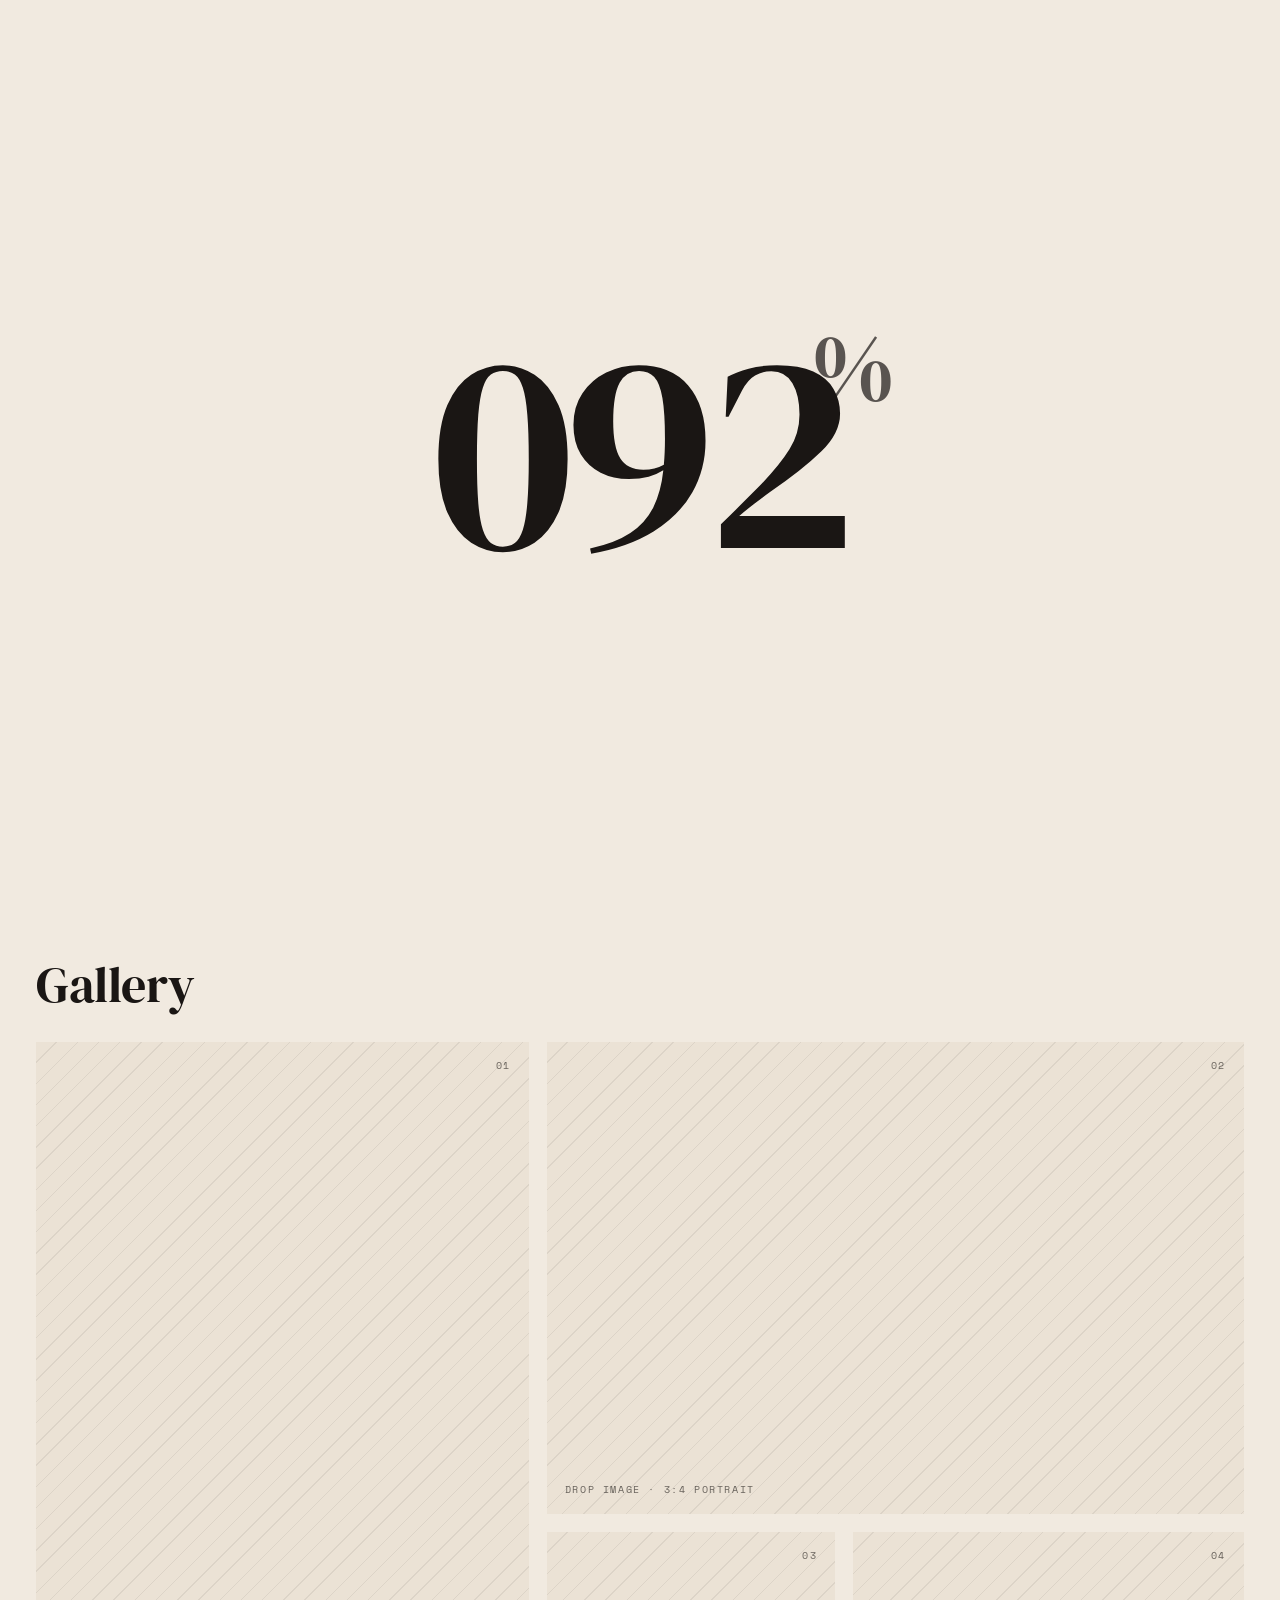
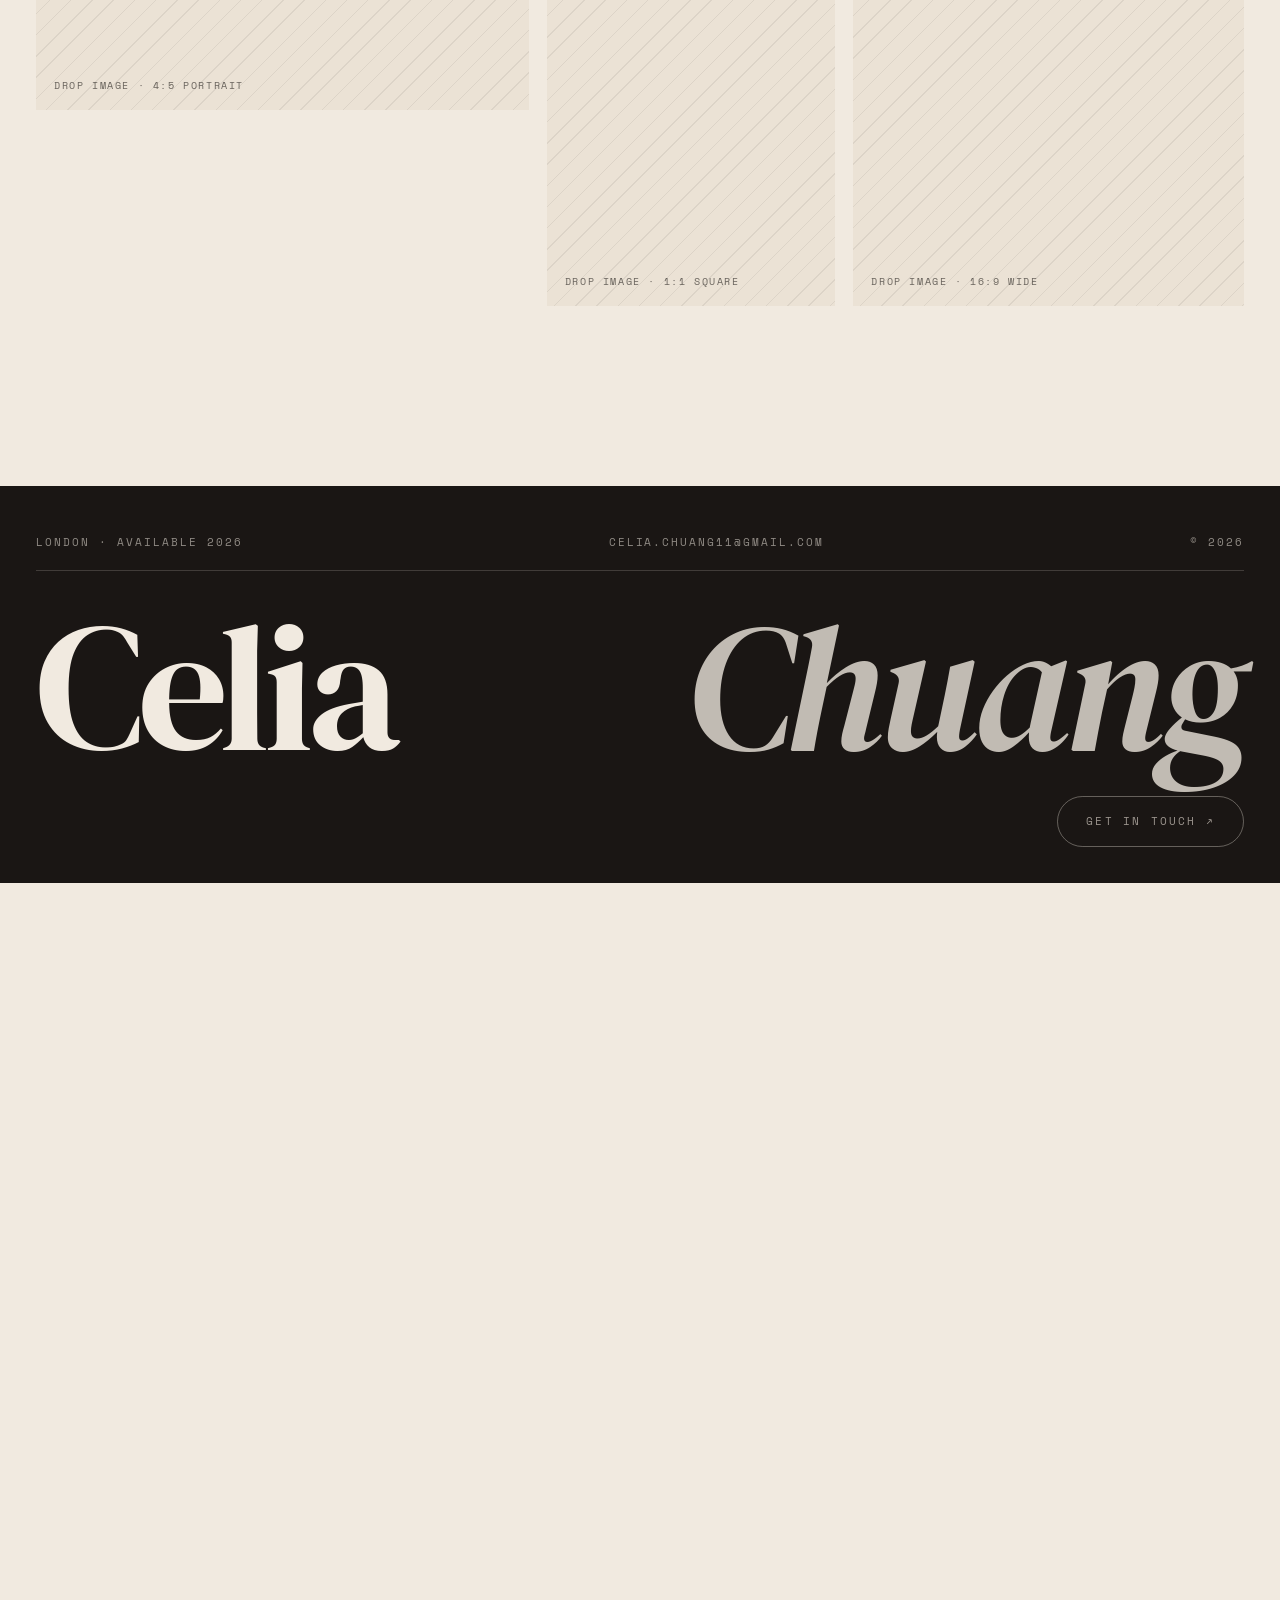
==== commit 339d3a96: "Replace hero with card layout: CELIACHUANG logo, flower image, tag bar" ====
--- a/index.html
+++ b/index.html
@@ -121,90 +121,96 @@
   .view.is-active{position:relative;opacity:1;transform:none;pointer-events:auto}
 
   /* ============ HOME ============ */
-  .home{
+  .home{ overflow:hidden; }
+
+  /* ============ HERO CARD ============ */
+  .hero-wrapper{
     min-height:100vh;
-    display:grid;grid-template-rows:1fr auto;
-    padding:0 36px 36px;
-  }
-  .home-hero{
-    display:grid;grid-template-columns:1fr 1fr;align-items:end;
-    padding-top:140px;
-    max-width:1500px;margin:0 auto;width:100%;
+    width:100%;
+    padding:5vw;
+    display:flex;
+    align-items:center;
+    justify-content:center;
+    background-image:url("/flower-background.jpg");
+    background-size:cover;
+    background-position:center;
+    overflow:hidden;
+  }
+  .hero-card{
+    width:90%;
     min-height:78vh;
-    gap:0;
-  }
-  .home-hero .left{align-self:start}
-  .home-hero .right{align-self:end;text-align:right;margin-top:-0.08em}
-  .home-eyebrow{
-    font-size:11px;letter-spacing:0.24em;text-transform:uppercase;color:var(--fg-soft);
-    display:flex;align-items:center;gap:14px;margin-bottom:36px;
-  }
-  .home-eyebrow .bar{width:48px;height:1px;background:var(--fg)}
-  .home-name{
-    font-size:clamp(72px,17vw,260px);
-    letter-spacing:-0.03em;
-  }
-  .home-name.letter-slide {
-    display: inline-flex;
-    flex-wrap: wrap;
-    line-height: 1;
-  }
-  .home-name.letter-slide span {
-    display: inline-block;
-    opacity: 0;
-    transform: translateY(1.2em);
-  }
-  body.anim-ready .home-name.letter-slide span {
-    animation: letterSlideUp 0.9s var(--ease) forwards;
-  }
-  /* Left name "Celia" — letter delays */
-  .home-name.letter-slide span:nth-child(1) { animation-delay: 0s; }
-  .home-name.letter-slide span:nth-child(2) { animation-delay: 0.09s; }
-  .home-name.letter-slide span:nth-child(3) { animation-delay: 0.18s; }
-  .home-name.letter-slide span:nth-child(4) { animation-delay: 0.27s; }
-  .home-name.letter-slide span:nth-child(5) { animation-delay: 0.36s; }
-  .home-name.letter-slide span:nth-child(6) { animation-delay: 0.45s; }
-  .home-name.letter-slide span:nth-child(7) { animation-delay: 0.54s; }
-  /* Right name "Chuang" — starts after left completes */
-  .home-hero .right .home-name.letter-slide span:nth-child(1) { animation-delay: 0.48s; }
-  .home-hero .right .home-name.letter-slide span:nth-child(2) { animation-delay: 0.57s; }
-  .home-hero .right .home-name.letter-slide span:nth-child(3) { animation-delay: 0.66s; }
-  .home-hero .right .home-name.letter-slide span:nth-child(4) { animation-delay: 0.75s; }
-  .home-hero .right .home-name.letter-slide span:nth-child(5) { animation-delay: 0.84s; }
-  .home-hero .right .home-name.letter-slide span:nth-child(6) { animation-delay: 0.93s; }
-  @keyframes letterSlideUp {
-    from { opacity: 0; transform: translateY(1.05em); }
-    to { opacity: 1; transform: translateY(0); }
-  }
-  /* Hero eyebrow + tagline fade-in */
-  .hero-fade-in {
-    opacity: 0;
-    transform: translateY(10px);
-    transition: opacity 1.1s var(--ease) 1.2s, transform 1.1s var(--ease) 1.2s;
-  }
-  body.anim-ready .hero-fade-in { opacity: 1; transform: none; }
-  /* Scroll indicator */
-  .hero-scroll {
-    display: flex; flex-direction: column; align-items: center; gap: 10px;
-    padding: 40px 0 20px;
-    font-size: 10px; letter-spacing: 0.26em; text-transform: uppercase; color: var(--fg-faint);
-    opacity: 0; transition: opacity 1.4s var(--ease) 1.8s;
-  }
-  body.anim-ready .hero-scroll { opacity: 1; }
-  .hero-scroll .scroll-line {
-    width: 1px; height: 44px; background: var(--fg-soft);
-    animation: scrollPulse 2.2s var(--ease) infinite 2.4s;
-    transform: scaleY(0); transform-origin: top;
-  }
-  @keyframes scrollPulse {
-    0%   { transform: scaleY(0); transform-origin: top; }
-    45%  { transform: scaleY(1); transform-origin: top; }
-    50%  { transform: scaleY(1); transform-origin: bottom; }
-    95%, 100% { transform: scaleY(0); transform-origin: bottom; }
-  }
-  .home-name.it{font-style:italic;color:var(--fg)}
-  .home-sub{margin-top:32px;max-width:38ch;color:var(--fg-soft)}
-  .home-cta{justify-self:end;display:flex;gap:14px}
+    background:#ffffff;
+    position:relative;
+    display:flex;
+    flex-direction:column;
+    align-items:center;
+    padding:3vw;
+    opacity:0;
+    transform:scale(0.97);
+  }
+  body.anim-ready .hero-card{ animation:heroFadeIn 1.2s ease forwards; }
+  .hero-logo{
+    font-family:"Times New Roman",serif;
+    font-size:clamp(3rem,8vw,9rem);
+    font-weight:400;
+    letter-spacing:0.06em;
+    line-height:1;
+    margin:0;
+    color:#000;
+    text-align:center;
+    opacity:0;
+    transform:translateY(-35px);
+  }
+  body.anim-ready .hero-logo{ animation:heroSlideDown 1s ease forwards; }
+  .hero-image{
+    margin-top:auto;
+    margin-bottom:auto;
+    width:clamp(150px,18vw,280px);
+    height:clamp(90px,10vw,160px);
+    overflow:hidden;
+    opacity:0;
+    transform:scale(0.8);
+    filter:blur(10px);
+  }
+  body.anim-ready .hero-image{ animation:heroImageReveal 1.4s ease forwards; }
+  .hero-image img{ width:100%;height:100%;object-fit:cover; }
+  .hero-bottom{
+    width:100%;
+    display:flex;
+    justify-content:space-around;
+    gap:2rem;
+    font-family:Arial,sans-serif;
+    font-size:clamp(1.2rem,2.5vw,3rem);
+    font-weight:300;
+    letter-spacing:-0.04em;
+    color:#111;
+    padding-bottom:0.5rem;
+    opacity:0;
+    transform:translateY(35px);
+  }
+  body.anim-ready .hero-bottom{ animation:heroSlideUp 1.2s ease forwards; }
+  @keyframes heroFadeIn{
+    from{opacity:0;transform:scale(0.97)}
+    to{opacity:1;transform:scale(1)}
+  }
+  @keyframes heroSlideDown{
+    from{opacity:0;transform:translateY(-35px)}
+    to{opacity:1;transform:translateY(0)}
+  }
+  @keyframes heroSlideUp{
+    from{opacity:0;transform:translateY(35px)}
+    to{opacity:1;transform:translateY(0)}
+  }
+  @keyframes heroImageReveal{
+    from{opacity:0;transform:scale(0.8);filter:blur(10px)}
+    to{opacity:1;transform:scale(1);filter:blur(0)}
+  }
+  @media(max-width:768px){
+    .hero-wrapper{padding:1.5rem}
+    .hero-card{min-height:82vh;padding:2rem 1rem}
+    .hero-logo{font-size:clamp(2rem,12vw,4rem);letter-spacing:0.03em}
+    .hero-bottom{flex-direction:column;align-items:center;gap:0.4rem;font-size:1.4rem}
+  }
   .btn{
     display:inline-flex;align-items:center;gap:10px;
     border:1px solid var(--fg);border-radius:99px;
@@ -214,7 +220,7 @@
   .btn:hover{background:var(--fg);color:var(--bg)}
   .btn .arrow{display:inline-block;transition:transform var(--t-fast) var(--ease)}
   .btn:hover .arrow{transform:translateX(4px)}
-  .gallery{padding:60px 0 100px;max-width:1500px;margin:0 auto;width:100%}
+  .gallery{padding:60px 36px 100px;max-width:1500px;margin:0 auto;width:100%}
   .gallery-head{
     display:flex;justify-content:space-between;align-items:baseline;margin-bottom:32px;font-size:11px;letter-spacing:0.18em;text-transform:uppercase;color:var(--fg-soft);
   }
@@ -374,14 +380,7 @@
   @media (max-width:780px){
     .chrome{padding:18px 18px;grid-template-columns:1fr auto;}
     nav.primary{display:none}
-    .home{padding:0 18px 18px}
-    .home-sub{grid-template-columns:1fr;gap:24px}
-    .home-cta{justify-self:start}
-    .home-foot{grid-template-columns:1fr}
-    .home-foot .center,.home-foot .right{text-align:left}
     .work,.project,.about,.contact{padding-left:18px;padding-right:18px}
-    .work-row{grid-template-columns:32px 1fr auto;gap:14px}
-    .work-row .cat,.work-row .yr{display:none}
     .section-head{grid-template-columns:1fr;gap:14px}
     .pj-head{grid-template-columns:1fr}
     .pj-section{grid-template-columns:1fr;gap:18px}
@@ -428,23 +427,18 @@
 <main id="main">
 
   <section class="view home" data-view="home" data-screen-label="01 Home">
-    <div class="home-hero">
-      <div class="left">
-        <div class="home-eyebrow hero-fade-in">
-          <span class="bar"></span>
-          <span>Creative Marketing · London</span>
+    <div class="hero-wrapper">
+      <div class="hero-card">
+        <h1 class="hero-logo">CELIACHUANG</h1>
+        <div class="hero-image">
+          <img src="/hero-flower.jpg" alt="Brand visual" />
         </div>
-        <h1 class="serif home-name letter-slide"><span>C</span><span>e</span><span>l</span><span>i</span><span>a</span></h1>
-        <p class="home-sub hero-fade-in">Creative entry-level marketing professional based in London. Working at the intersection of brand, retail and editorial — building stories that make objects feel inevitable.</p>
-      </div>
-      <div class="right">
-        <h1 class="serif home-name it letter-slide" style="padding: 0px"><span>C</span><span>h</span><span>u</span><span>a</span><span>n</span><span>g</span></h1>
-      </div>
-    </div>
-
-    <div class="hero-scroll">
-      <span class="scroll-line"></span>
-      <span>Scroll</span>
+        <div class="hero-bottom">
+          <span>Branding</span>
+          <span>visual identity</span>
+          <span>strategy &amp; impact</span>
+        </div>
+      </div>
     </div>
 
     <section class="gallery" data-screen-label="Gallery">
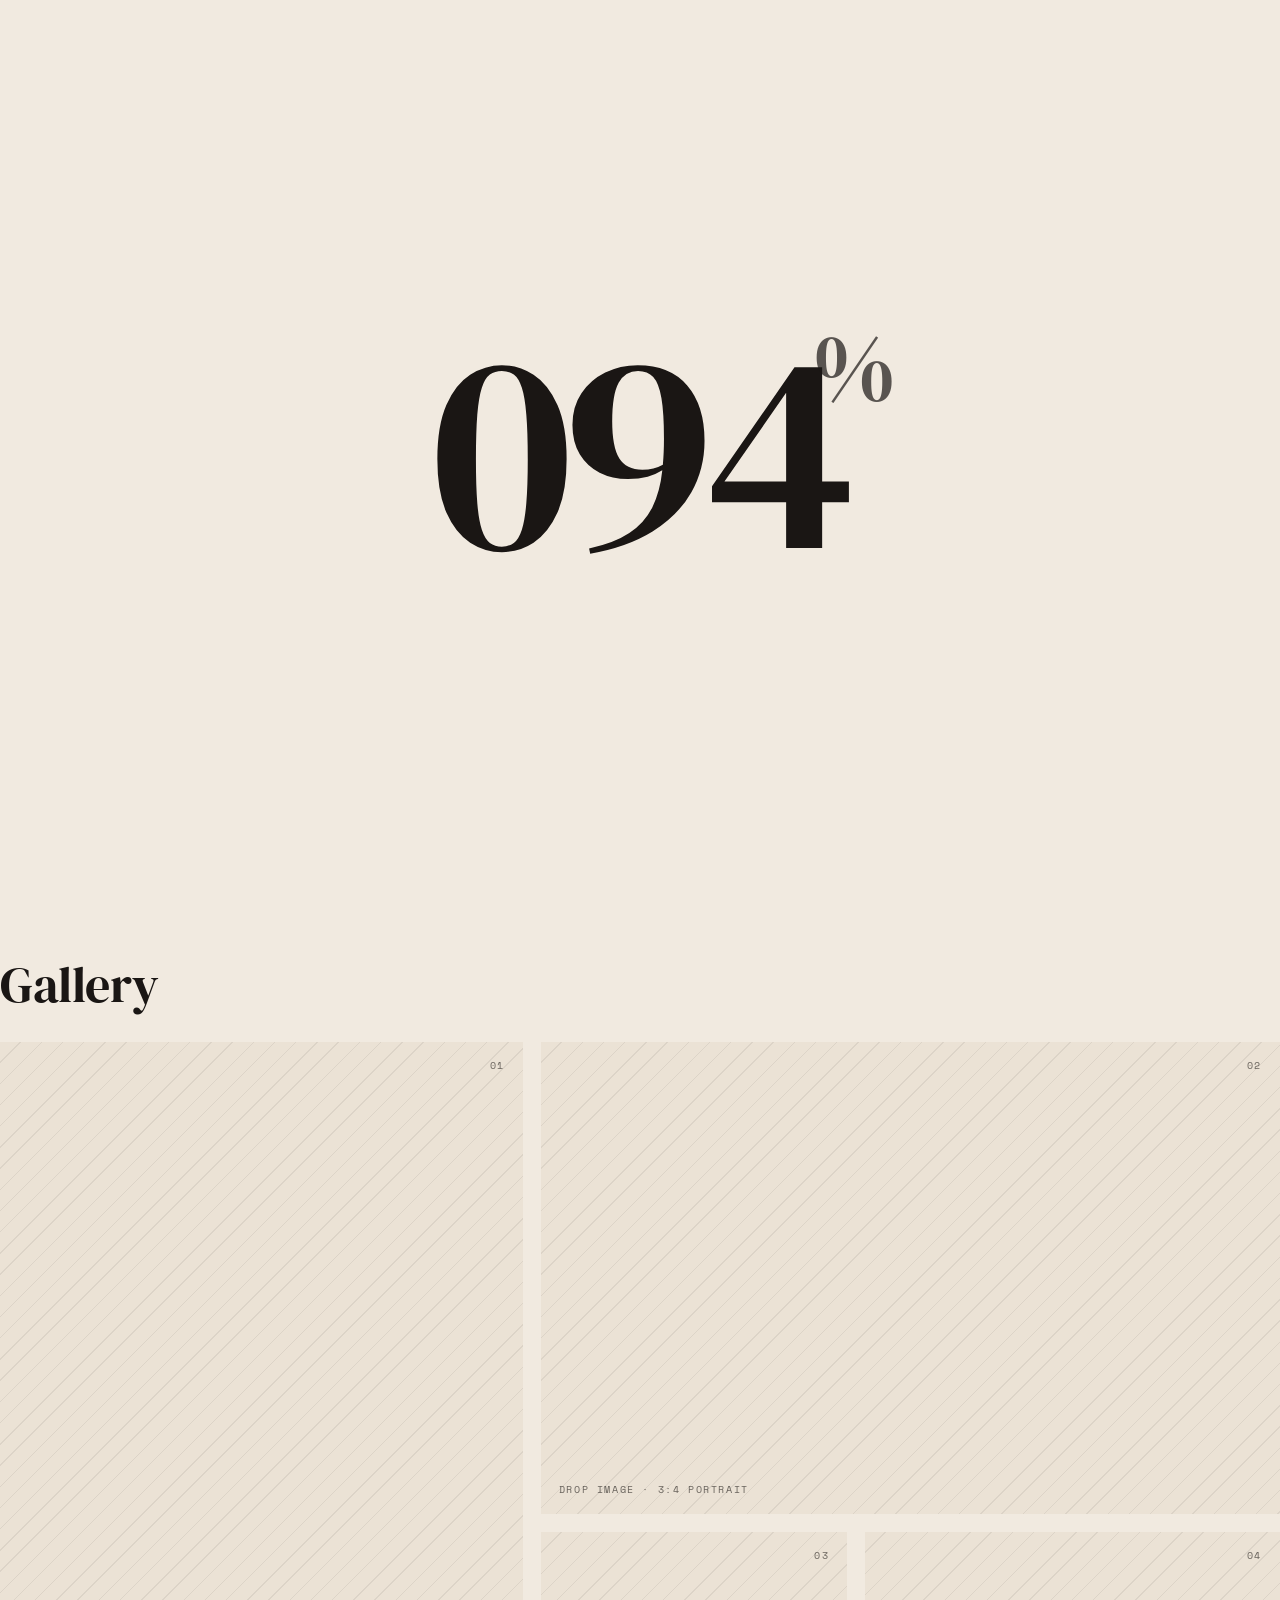
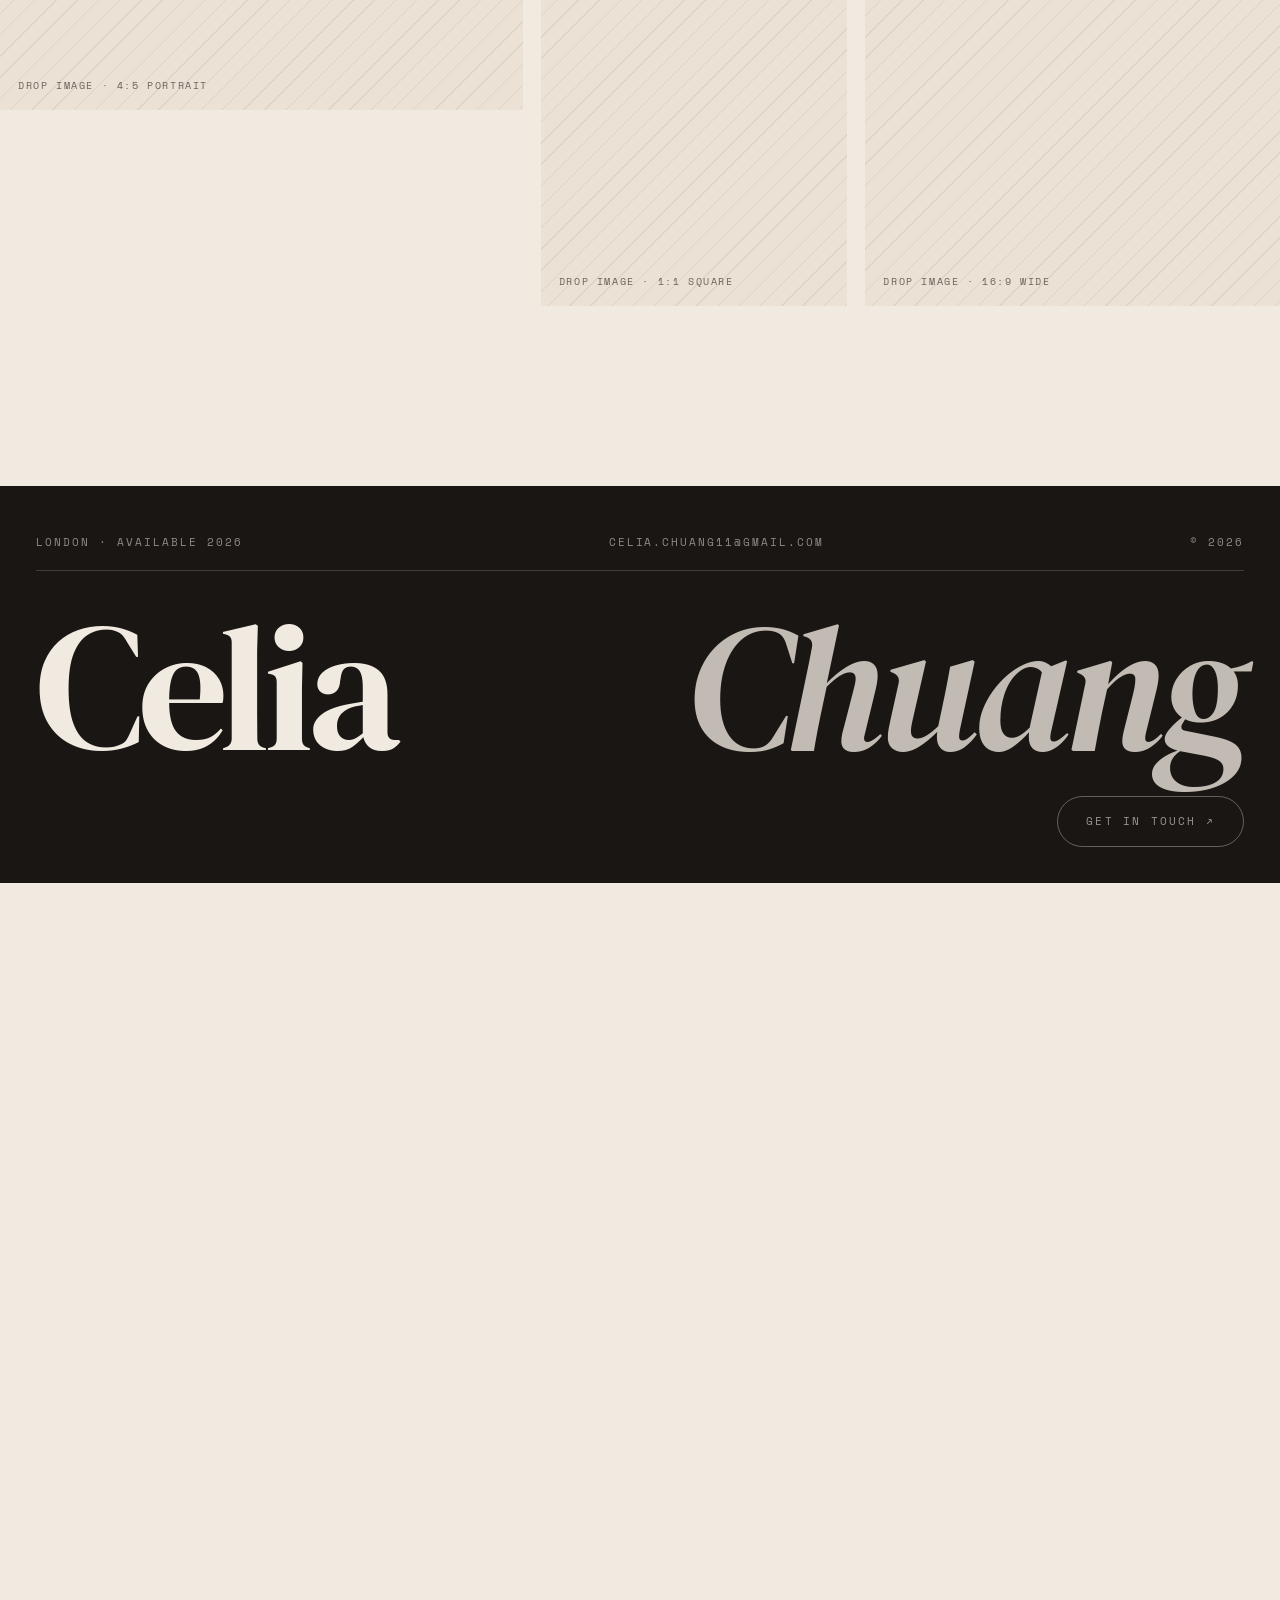
==== commit 6a11ec9f: "feat: hero card layout with flower background and animated entrance" ====
--- a/index.html
+++ b/index.html
@@ -122,7 +122,6 @@
 
   /* ============ HOME ============ */
   .home{ overflow:hidden; }
-
   /* ============ HERO CARD ============ */
   .hero-wrapper{
     min-height:100vh;
@@ -220,7 +219,7 @@
   .btn:hover{background:var(--fg);color:var(--bg)}
   .btn .arrow{display:inline-block;transition:transform var(--t-fast) var(--ease)}
   .btn:hover .arrow{transform:translateX(4px)}
-  .gallery{padding:60px 36px 100px;max-width:1500px;margin:0 auto;width:100%}
+  .gallery{padding:60px 0 100px;max-width:1500px;margin:0 auto;width:100%}
   .gallery-head{
     display:flex;justify-content:space-between;align-items:baseline;margin-bottom:32px;font-size:11px;letter-spacing:0.18em;text-transform:uppercase;color:var(--fg-soft);
   }
@@ -380,7 +379,14 @@
   @media (max-width:780px){
     .chrome{padding:18px 18px;grid-template-columns:1fr auto;}
     nav.primary{display:none}
+    .home{padding:0 18px 18px}
+    .home-sub{grid-template-columns:1fr;gap:24px}
+    .home-cta{justify-self:start}
+    .home-foot{grid-template-columns:1fr}
+    .home-foot .center,.home-foot .right{text-align:left}
     .work,.project,.about,.contact{padding-left:18px;padding-right:18px}
+    .work-row{grid-template-columns:32px 1fr auto;gap:14px}
+    .work-row .cat,.work-row .yr{display:none}
     .section-head{grid-template-columns:1fr;gap:14px}
     .pj-head{grid-template-columns:1fr}
     .pj-section{grid-template-columns:1fr;gap:18px}
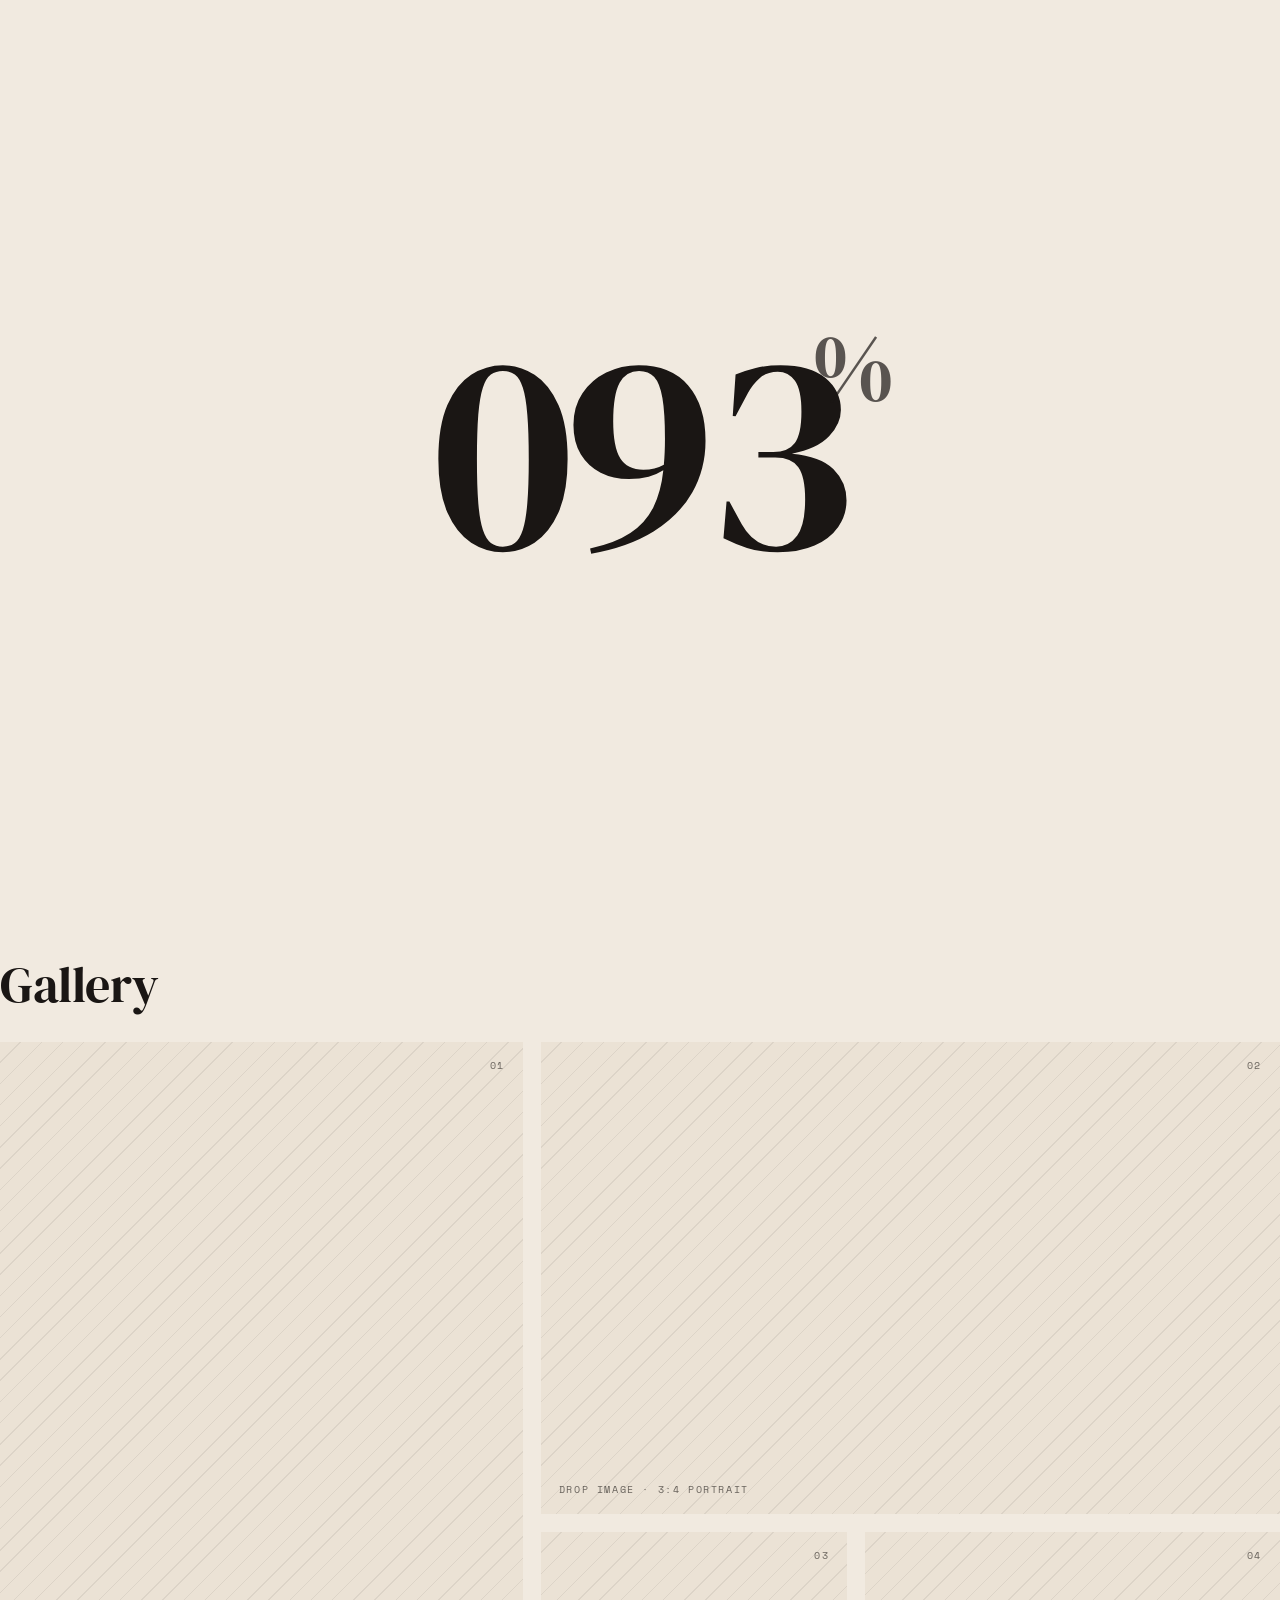
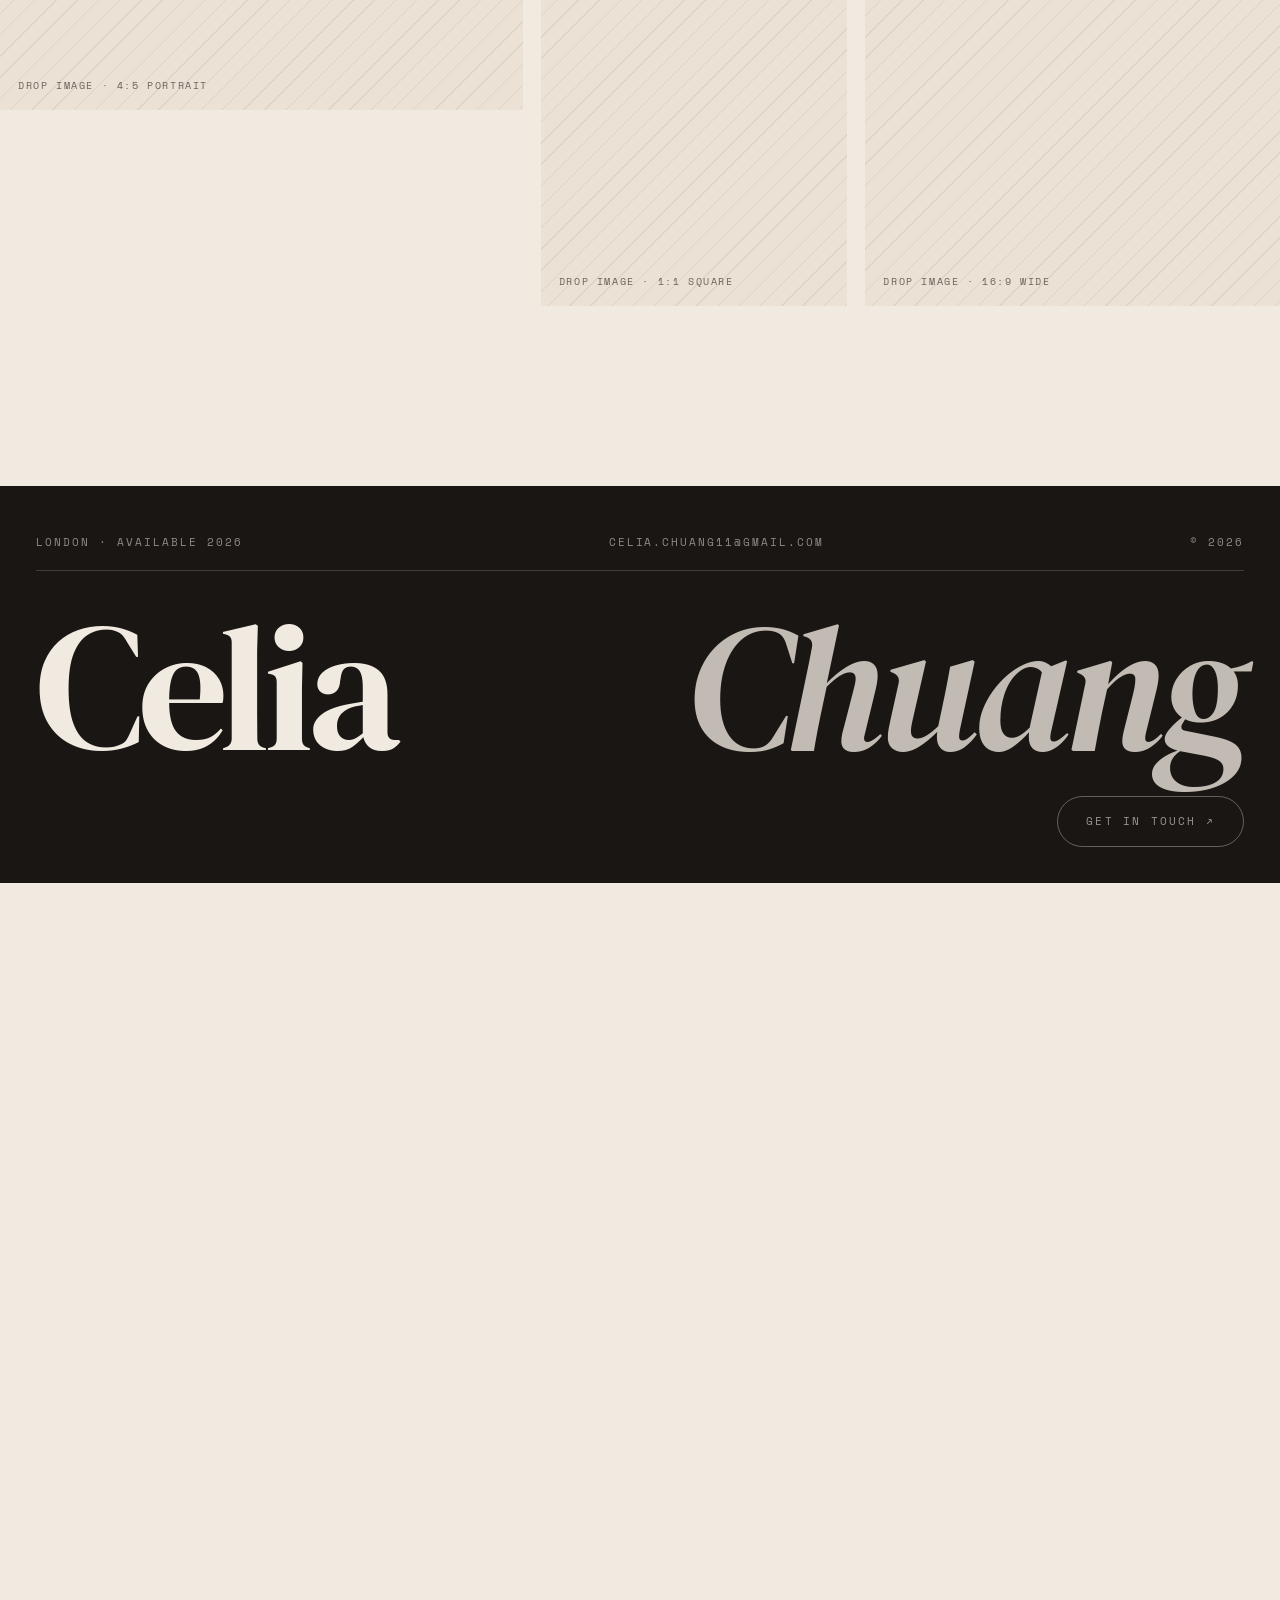
==== commit 51833032: "fix: hero background matches site bg, animation stagger + double-RAF for repeat visits" ====
--- a/index.html
+++ b/index.html
@@ -130,9 +130,7 @@
     display:flex;
     align-items:center;
     justify-content:center;
-    background-image:url("/flower-background.jpg");
-    background-size:cover;
-    background-position:center;
+    background:var(--bg);
     overflow:hidden;
   }
   .hero-card{
@@ -147,7 +145,7 @@
     opacity:0;
     transform:scale(0.97);
   }
-  body.anim-ready .hero-card{ animation:heroFadeIn 1.2s ease forwards; }
+  body.anim-ready .hero-card{ animation:heroFadeIn 1.2s ease 0.1s forwards; }
   .hero-logo{
     font-family:"Times New Roman",serif;
     font-size:clamp(3rem,8vw,9rem);
@@ -160,7 +158,7 @@
     opacity:0;
     transform:translateY(-35px);
   }
-  body.anim-ready .hero-logo{ animation:heroSlideDown 1s ease forwards; }
+  body.anim-ready .hero-logo{ animation:heroSlideDown 1s ease 0.3s forwards; }
   .hero-image{
     margin-top:auto;
     margin-bottom:auto;
@@ -171,7 +169,7 @@
     transform:scale(0.8);
     filter:blur(10px);
   }
-  body.anim-ready .hero-image{ animation:heroImageReveal 1.4s ease forwards; }
+  body.anim-ready .hero-image{ animation:heroImageReveal 1.4s ease 0.5s forwards; }
   .hero-image img{ width:100%;height:100%;object-fit:cover; }
   .hero-bottom{
     width:100%;
@@ -187,7 +185,7 @@
     opacity:0;
     transform:translateY(35px);
   }
-  body.anim-ready .hero-bottom{ animation:heroSlideUp 1.2s ease forwards; }
+  body.anim-ready .hero-bottom{ animation:heroSlideUp 1.2s ease 0.7s forwards; }
   @keyframes heroFadeIn{
     from{opacity:0;transform:scale(0.97)}
     to{opacity:1;transform:scale(1)}
@@ -703,7 +701,7 @@
 (function(){
   const intro = document.getElementById('intro');
   const count = document.getElementById('introCount');
-  if(sessionStorage.getItem('cc.intro')==='1'){ intro.remove(); document.body.classList.add('anim-ready'); return; }
+  if(sessionStorage.getItem('cc.intro')==='1'){ intro.remove(); requestAnimationFrame(()=>requestAnimationFrame(()=>document.body.classList.add('anim-ready'))); return; }
   document.body.classList.add('intro-locked');
   const dur=2400, start=performance.now();
   function step(now){
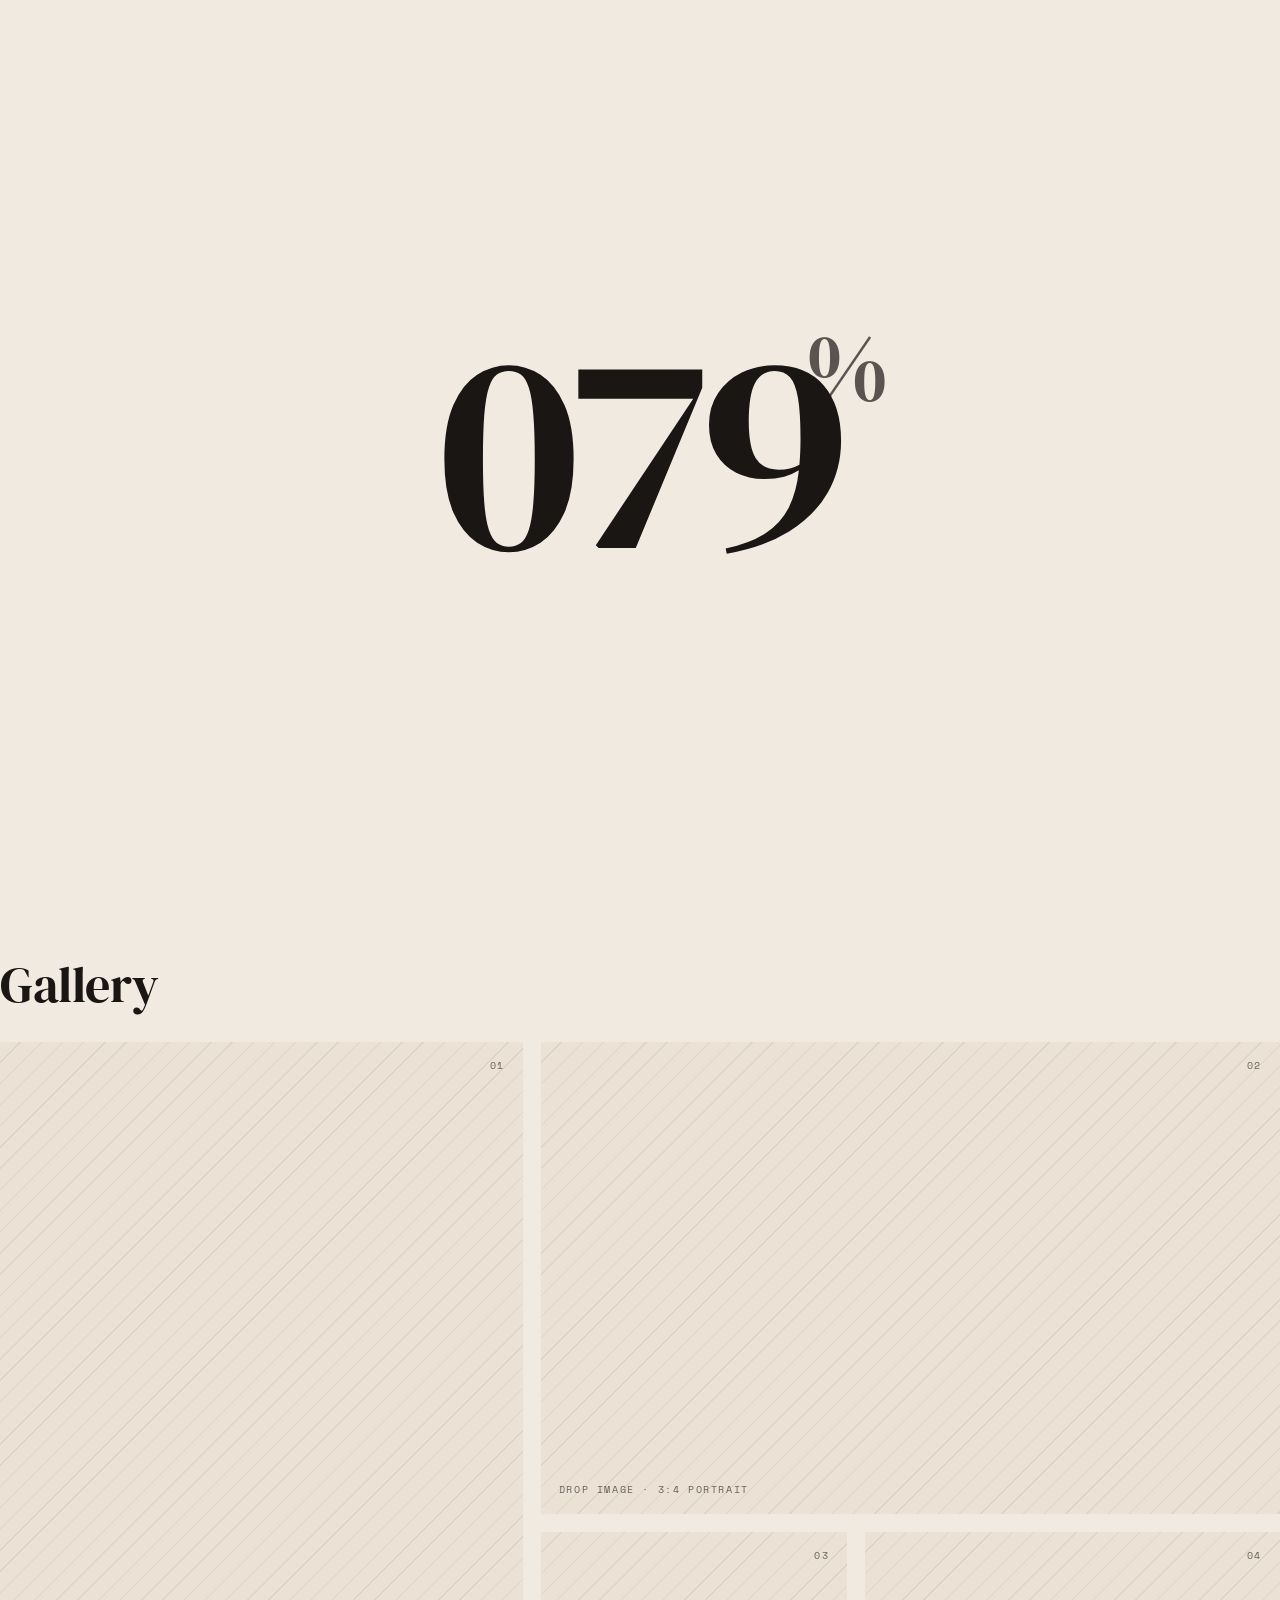
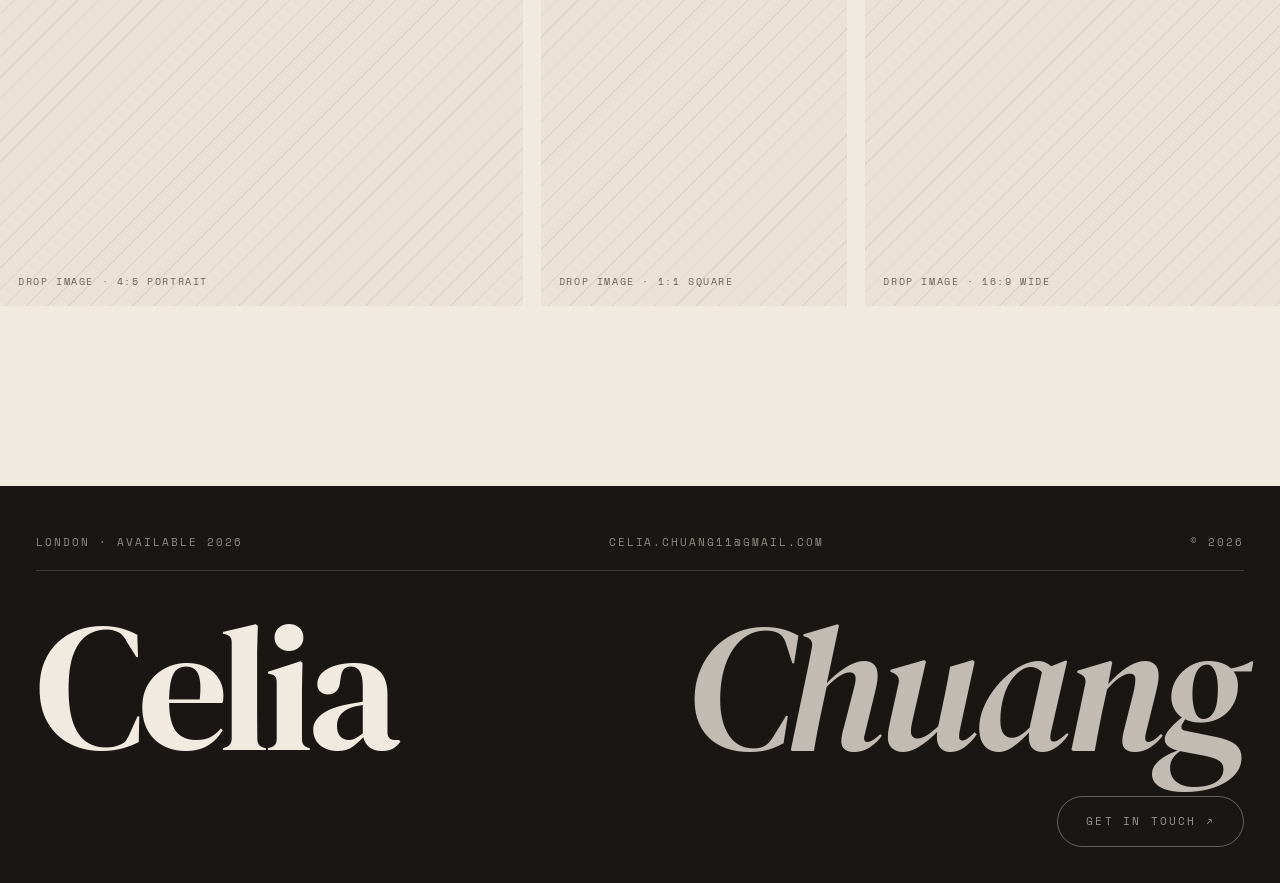
==== commit c067f58e: "fix: clip overflowing inactive views to remove blank space at bottom of page" ====
--- a/index.html
+++ b/index.html
@@ -111,7 +111,7 @@
   .mode-tog::after{right:5px;background:transparent;border:1px solid var(--fg);box-shadow:inset -3px 0 0 var(--fg);opacity:0.5}
 
   /* ============ VIEW SHELL ============ */
-  main{min-height:100vh;position:relative}
+  main{min-height:100vh;position:relative;overflow:hidden}
   .view{
     position:absolute;inset:0;width:100%;
     opacity:0;pointer-events:none;
@@ -227,7 +227,7 @@
   .g-tile img{width:100%;height:100%;object-fit:cover}
   .g-tile::after{content:"";position:absolute;inset:0;background:var(--fg);opacity:0;transition:opacity var(--t-med) var(--ease)}
   .g-tile:hover::after{opacity:0.04}
-  .g-tile.g-1{grid-column:1 / span 5;grid-row:span 7}
+  .g-tile.g-1{grid-column:1 / span 5;grid-row:span 9}
   .g-tile.g-2{grid-column:6 / span 7;grid-row:span 5}
   .g-tile.g-3{grid-column:6 / span 3;grid-row:span 4}
   .g-tile.g-4{grid-column:9 / span 4;grid-row:span 4}
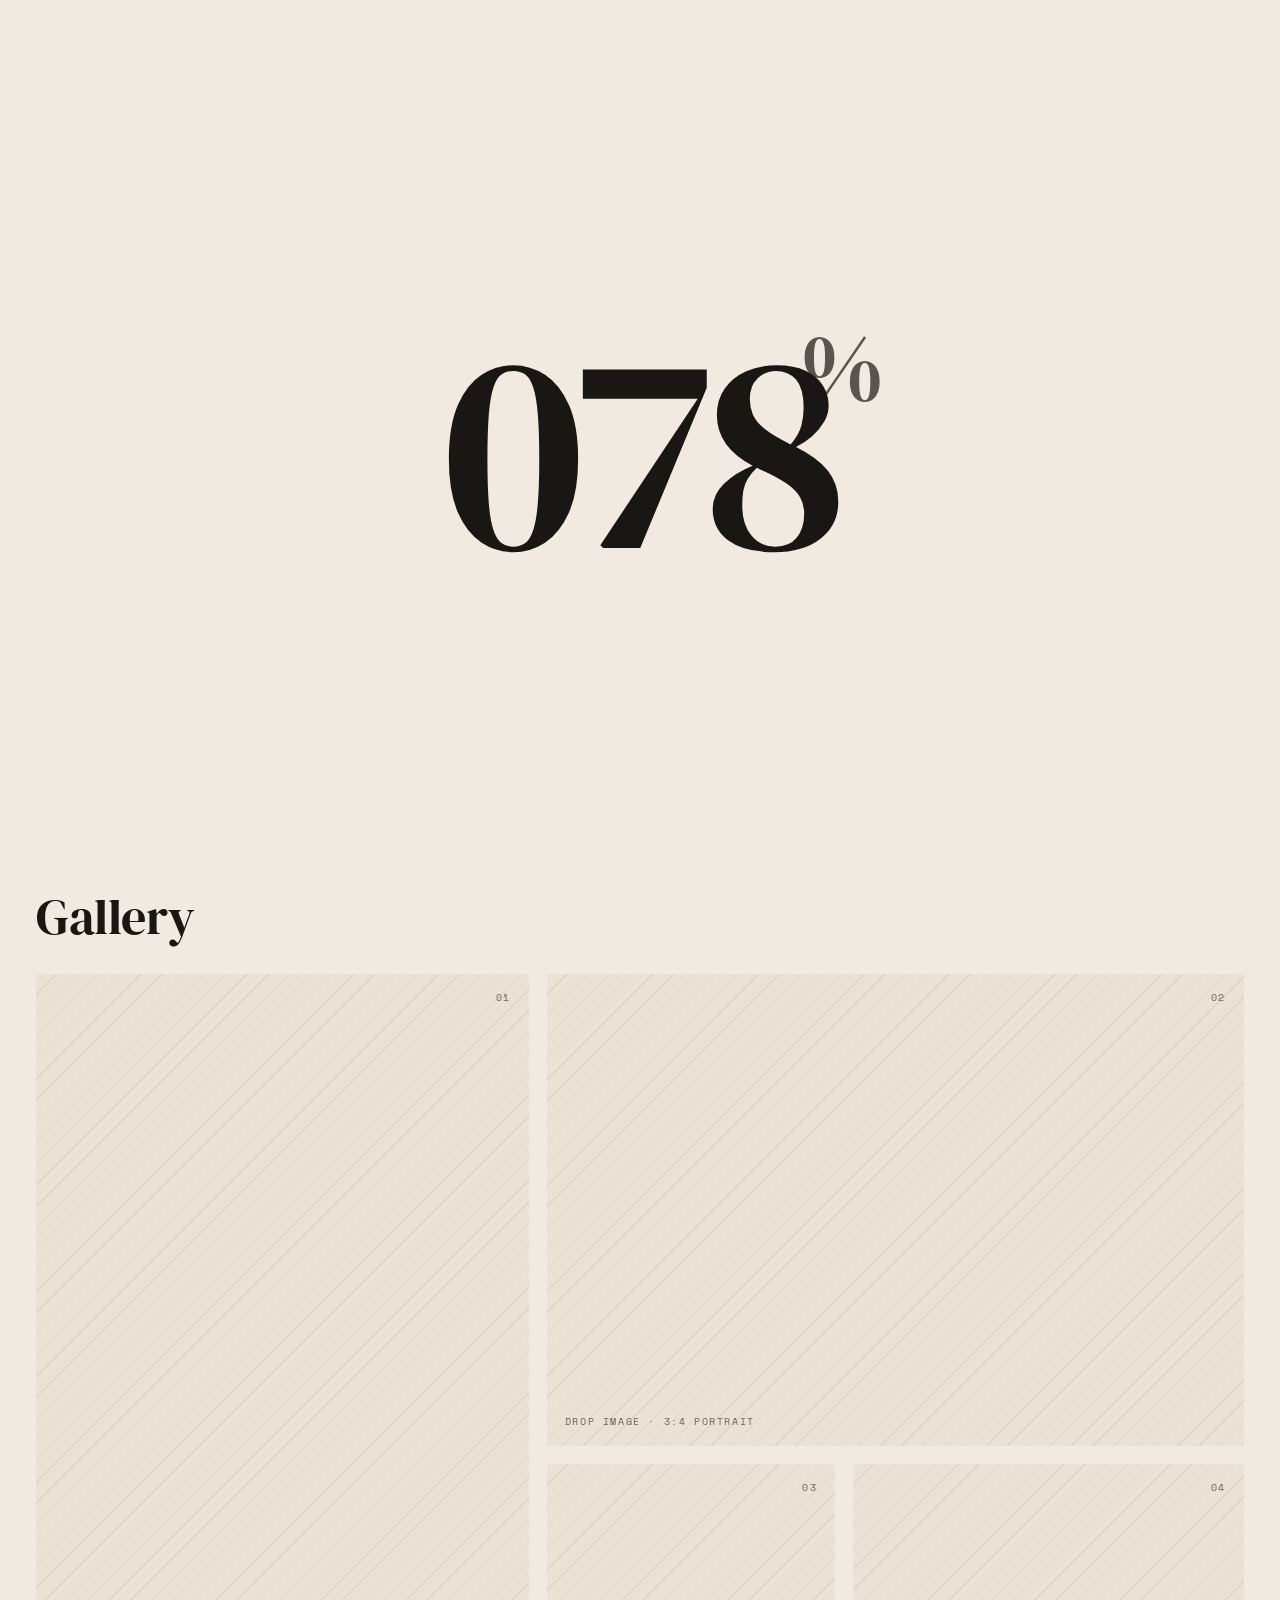
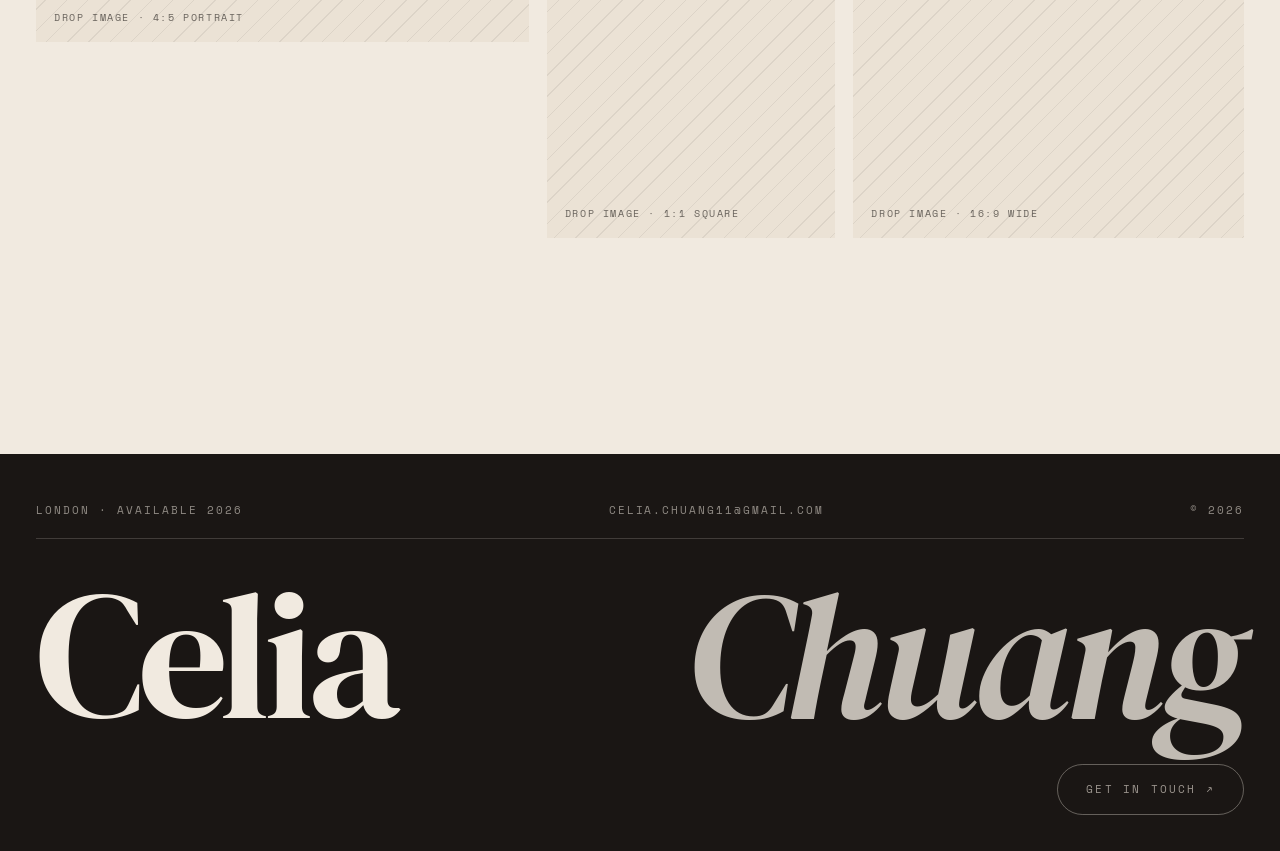
==== commit e7f8775b: "revert: restore letter-slide hero, remove React card hero" ====
--- a/index.html
+++ b/index.html
@@ -121,93 +121,90 @@
   .view.is-active{position:relative;opacity:1;transform:none;pointer-events:auto}
 
   /* ============ HOME ============ */
-  .home{ overflow:hidden; }
-  /* ============ HERO CARD ============ */
-  .hero-wrapper{
+  .home{
     min-height:100vh;
-    width:100%;
-    padding:5vw;
-    display:flex;
-    align-items:center;
-    justify-content:center;
-    background:var(--bg);
-    overflow:hidden;
-  }
-  .hero-card{
-    width:90%;
+    display:grid;grid-template-rows:1fr auto;
+    padding:0 36px 36px;
+  }
+  .home-hero{
+    display:grid;grid-template-columns:1fr 1fr;align-items:end;
+    padding-top:140px;
+    max-width:1500px;margin:0 auto;width:100%;
     min-height:78vh;
-    background:#ffffff;
-    position:relative;
-    display:flex;
-    flex-direction:column;
-    align-items:center;
-    padding:3vw;
-    opacity:0;
-    transform:scale(0.97);
-  }
-  body.anim-ready .hero-card{ animation:heroFadeIn 1.2s ease 0.1s forwards; }
-  .hero-logo{
-    font-family:"Times New Roman",serif;
-    font-size:clamp(3rem,8vw,9rem);
-    font-weight:400;
-    letter-spacing:0.06em;
-    line-height:1;
-    margin:0;
-    color:#000;
-    text-align:center;
-    opacity:0;
-    transform:translateY(-35px);
-  }
-  body.anim-ready .hero-logo{ animation:heroSlideDown 1s ease 0.3s forwards; }
-  .hero-image{
-    margin-top:auto;
-    margin-bottom:auto;
-    width:clamp(150px,18vw,280px);
-    height:clamp(90px,10vw,160px);
-    overflow:hidden;
-    opacity:0;
-    transform:scale(0.8);
-    filter:blur(10px);
-  }
-  body.anim-ready .hero-image{ animation:heroImageReveal 1.4s ease 0.5s forwards; }
-  .hero-image img{ width:100%;height:100%;object-fit:cover; }
-  .hero-bottom{
-    width:100%;
-    display:flex;
-    justify-content:space-around;
-    gap:2rem;
-    font-family:Arial,sans-serif;
-    font-size:clamp(1.2rem,2.5vw,3rem);
-    font-weight:300;
-    letter-spacing:-0.04em;
-    color:#111;
-    padding-bottom:0.5rem;
-    opacity:0;
-    transform:translateY(35px);
-  }
-  body.anim-ready .hero-bottom{ animation:heroSlideUp 1.2s ease 0.7s forwards; }
-  @keyframes heroFadeIn{
-    from{opacity:0;transform:scale(0.97)}
-    to{opacity:1;transform:scale(1)}
-  }
-  @keyframes heroSlideDown{
-    from{opacity:0;transform:translateY(-35px)}
-    to{opacity:1;transform:translateY(0)}
-  }
-  @keyframes heroSlideUp{
-    from{opacity:0;transform:translateY(35px)}
-    to{opacity:1;transform:translateY(0)}
-  }
-  @keyframes heroImageReveal{
-    from{opacity:0;transform:scale(0.8);filter:blur(10px)}
-    to{opacity:1;transform:scale(1);filter:blur(0)}
-  }
-  @media(max-width:768px){
-    .hero-wrapper{padding:1.5rem}
-    .hero-card{min-height:82vh;padding:2rem 1rem}
-    .hero-logo{font-size:clamp(2rem,12vw,4rem);letter-spacing:0.03em}
-    .hero-bottom{flex-direction:column;align-items:center;gap:0.4rem;font-size:1.4rem}
-  }
+    gap:0;
+  }
+  .home-hero .left{align-self:start}
+  .home-hero .right{align-self:end;text-align:right;margin-top:-0.08em}
+  .home-eyebrow{
+    font-size:11px;letter-spacing:0.24em;text-transform:uppercase;color:var(--fg-soft);
+    display:flex;align-items:center;gap:14px;margin-bottom:36px;
+  }
+  .home-eyebrow .bar{width:48px;height:1px;background:var(--fg)}
+  .home-name{
+    font-size:clamp(72px,17vw,260px);
+    letter-spacing:-0.03em;
+  }
+  .home-name.letter-slide {
+    display: inline-flex;
+    flex-wrap: wrap;
+    line-height: 1;
+  }
+  .home-name.letter-slide span {
+    display: inline-block;
+    opacity: 0;
+    transform: translateY(1.2em);
+  }
+  body.anim-ready .home-name.letter-slide span {
+    animation: letterSlideUp 0.9s var(--ease) forwards;
+  }
+  /* Left name "Celia" — letter delays */
+  .home-name.letter-slide span:nth-child(1) { animation-delay: 0s; }
+  .home-name.letter-slide span:nth-child(2) { animation-delay: 0.09s; }
+  .home-name.letter-slide span:nth-child(3) { animation-delay: 0.18s; }
+  .home-name.letter-slide span:nth-child(4) { animation-delay: 0.27s; }
+  .home-name.letter-slide span:nth-child(5) { animation-delay: 0.36s; }
+  .home-name.letter-slide span:nth-child(6) { animation-delay: 0.45s; }
+  .home-name.letter-slide span:nth-child(7) { animation-delay: 0.54s; }
+  /* Right name "Chuang" — starts after left completes */
+  .home-hero .right .home-name.letter-slide span:nth-child(1) { animation-delay: 0.48s; }
+  .home-hero .right .home-name.letter-slide span:nth-child(2) { animation-delay: 0.57s; }
+  .home-hero .right .home-name.letter-slide span:nth-child(3) { animation-delay: 0.66s; }
+  .home-hero .right .home-name.letter-slide span:nth-child(4) { animation-delay: 0.75s; }
+  .home-hero .right .home-name.letter-slide span:nth-child(5) { animation-delay: 0.84s; }
+  .home-hero .right .home-name.letter-slide span:nth-child(6) { animation-delay: 0.93s; }
+  @keyframes letterSlideUp {
+    from { opacity: 0; transform: translateY(1.05em); }
+    to { opacity: 1; transform: translateY(0); }
+  }
+  /* Hero eyebrow + tagline fade-in */
+  .hero-fade-in {
+    opacity: 0;
+    transform: translateY(10px);
+    transition: opacity 1.1s var(--ease) 1.2s, transform 1.1s var(--ease) 1.2s;
+  }
+  body.anim-ready .hero-fade-in { opacity: 1; transform: none; }
+  /* Scroll indicator */
+  .hero-scroll {
+    display: flex; flex-direction: column; align-items: center; gap: 10px;
+    padding: 40px 0 20px;
+    font-size: 10px; letter-spacing: 0.26em; text-transform: uppercase; color: var(--fg-faint);
+    opacity: 0; transition: opacity 1.4s var(--ease) 1.8s;
+  }
+  body.anim-ready .hero-scroll { opacity: 1; }
+  .hero-scroll .scroll-line {
+    width: 1px; height: 44px; background: var(--fg-soft);
+    animation: scrollPulse 2.2s var(--ease) infinite 2.4s;
+    transform: scaleY(0); transform-origin: top;
+  }
+  @keyframes scrollPulse {
+    0%   { transform: scaleY(0); transform-origin: top; }
+    45%  { transform: scaleY(1); transform-origin: top; }
+    50%  { transform: scaleY(1); transform-origin: bottom; }
+    95%, 100% { transform: scaleY(0); transform-origin: bottom; }
+  }
+  .home-name.it{font-style:italic;color:var(--fg)}
+  .home-sub{margin-top:32px;max-width:38ch;color:var(--fg-soft)}
+  .home-cta{justify-self:end;display:flex;gap:14px}
   .btn{
     display:inline-flex;align-items:center;gap:10px;
     border:1px solid var(--fg);border-radius:99px;
@@ -227,7 +224,7 @@
   .g-tile img{width:100%;height:100%;object-fit:cover}
   .g-tile::after{content:"";position:absolute;inset:0;background:var(--fg);opacity:0;transition:opacity var(--t-med) var(--ease)}
   .g-tile:hover::after{opacity:0.04}
-  .g-tile.g-1{grid-column:1 / span 5;grid-row:span 9}
+  .g-tile.g-1{grid-column:1 / span 5;grid-row:span 7}
   .g-tile.g-2{grid-column:6 / span 7;grid-row:span 5}
   .g-tile.g-3{grid-column:6 / span 3;grid-row:span 4}
   .g-tile.g-4{grid-column:9 / span 4;grid-row:span 4}
@@ -431,18 +428,23 @@
 <main id="main">
 
   <section class="view home" data-view="home" data-screen-label="01 Home">
-    <div class="hero-wrapper">
-      <div class="hero-card">
-        <h1 class="hero-logo">CELIACHUANG</h1>
-        <div class="hero-image">
-          <img src="/hero-flower.jpg" alt="Brand visual" />
+    <div class="home-hero">
+      <div class="left">
+        <div class="home-eyebrow hero-fade-in">
+          <span class="bar"></span>
+          <span>Creative Marketing · London</span>
         </div>
-        <div class="hero-bottom">
-          <span>Branding</span>
-          <span>visual identity</span>
-          <span>strategy &amp; impact</span>
-        </div>
-      </div>
+        <h1 class="serif home-name letter-slide"><span>C</span><span>e</span><span>l</span><span>i</span><span>a</span></h1>
+        <p class="home-sub hero-fade-in">Creative entry-level marketing professional based in London. Working at the intersection of brand, retail and editorial — building stories that make objects feel inevitable.</p>
+      </div>
+      <div class="right">
+        <h1 class="serif home-name it letter-slide" style="padding: 0px"><span>C</span><span>h</span><span>u</span><span>a</span><span>n</span><span>g</span></h1>
+      </div>
+    </div>
+
+    <div class="hero-scroll">
+      <span class="scroll-line"></span>
+      <span>Scroll</span>
     </div>
 
     <section class="gallery" data-screen-label="Gallery">
